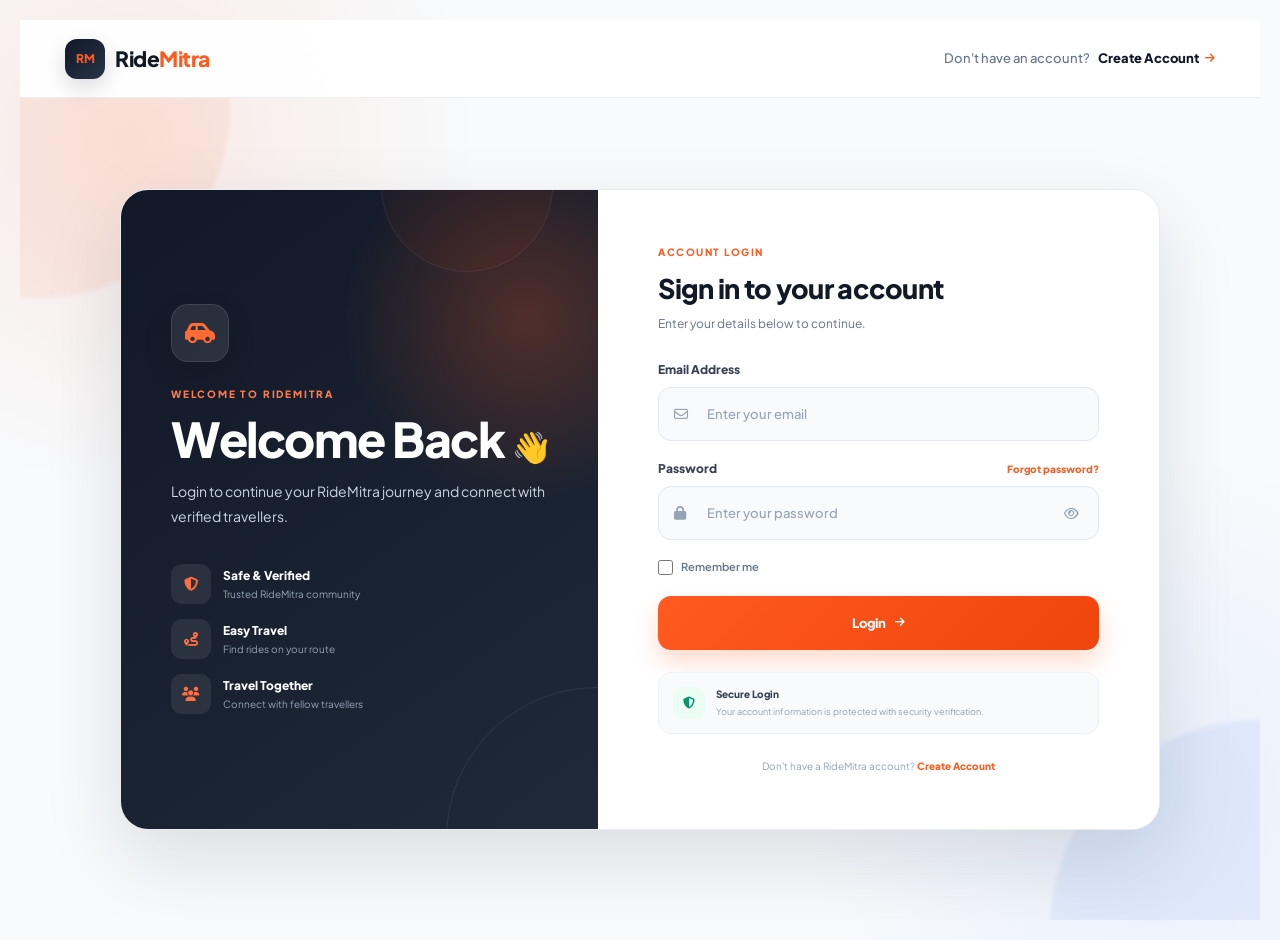
==== dashboard.html @ 4ec3f965 "Initial RideMitra website" ====
<!DOCTYPE html>
<html lang="en">

<head>
    <meta charset="UTF-8">
    <meta name="viewport" content="width=device-width, initial-scale=1.0">

    <title>Dashboard - RideMitra</title>

    <!-- Google Font -->
    <link
        href="https://fonts.googleapis.com/css2?family=Plus+Jakarta+Sans:wght@400;500;600;700;800&display=swap"
        rel="stylesheet">

    <!-- Font Awesome -->
    <link
        rel="stylesheet"
        href="https://cdnjs.cloudflare.com/ajax/libs/font-awesome/6.4.0/css/all.min.css">

    <!-- Main CSS -->
    <link rel="stylesheet" href="style.css">
</head>


<body class="theme-independence dashboard-page">


    <!-- =====================================================
         SIDEBAR TOGGLE
         Controlled ONLY by script.js
         ===================================================== -->

    <button
        type="button"
        class="menu-toggle"
        id="menuToggle"
        aria-label="Toggle navigation"
        aria-controls="sideNav">

        <i class="fa-solid fa-bars"></i>

    </button>



    <!-- =====================================================
         SIDEBAR
         ===================================================== -->

    <nav class="side-nav" id="sideNav">

        <div class="side-logo">

            <i class="fa-solid fa-car-side logo-icon"></i>

            <strong>
                Ride<span>Mitra</span>
            </strong>

        </div>


        <div class="side-nav-links">

            <a href="index.html">

                <i class="fa-solid fa-house"></i>

                <span>Home</span>

            </a>


            <a href="find-ride.html">

                <i class="fa-solid fa-magnifying-glass"></i>

                <span>Find Ride</span>

            </a>


            <a href="offer-ride.html">

                <i class="fa-solid fa-circle-plus"></i>

                <span>Offer Ride</span>

            </a>


            <a href="dashboard.html" class="active">

                <i class="fa-solid fa-chart-pie"></i>

                <span>Dashboard</span>

            </a>

        </div>

    </nav>



    <!-- =====================================================
         MAIN LAYOUT
         ===================================================== -->

    <div class="main-layout">


        <!-- =================================================
             TOP BAR
             ================================================= -->

        <header class="top-bar dashboard-top-bar">

            <div class="top-bar-left">

                <h2>Dashboard</h2>

            </div>


            <div
                class="top-bar-right dashboard-user-area"
                id="userArea">

                <!-- JS fills this -->

                <button
                    type="button"
                    id="logoutButton"
                    class="btn secondary">

                    <i class="fa-solid fa-right-from-bracket"></i>

                    Logout

                </button>

            </div>

        </header>



        <!-- =================================================
             DASHBOARD CONTENT
             ================================================= -->

        <main class="dashboard-content">


            <!-- =================================================
                 PREMIUM WELCOME HERO
                 ================================================= -->

            <section class="dashboard-hero">


                <div class="dashboard-hero-content">


                    <div class="dashboard-badge">

                        <i class="fa-solid fa-shield-halved"></i>

                        <span>RideMitra User Area</span>

                    </div>


                    <h1 id="dashboardWelcome">

                        Welcome to your Dashboard

                    </h1>


                    <p id="dashboardUserEmail">

                        Manage your rides, bookings and travel
                        activity from one place.

                    </p>


                    <div class="dashboard-hero-actions">

                        <a
                            href="find-ride.html"
                            class="dashboard-btn dashboard-btn-light">

                            <i class="fa-solid fa-magnifying-glass"></i>

                            Find a Ride

                        </a>


                        <a
                            href="offer-ride.html"
                            class="dashboard-btn dashboard-btn-dark">

                            <i class="fa-solid fa-circle-plus"></i>

                            Offer a Ride

                        </a>

                    </div>

                </div>


                <!-- Decorative Ride Icon -->

                <div class="dashboard-hero-visual">

                    <div class="dashboard-car-circle">

                        <i class="fa-solid fa-car-side"></i>

                    </div>


                    <div class="floating-stat stat-one">

                        <i class="fa-solid fa-shield-halved"></i>

                        <div>
                            <strong>Verified</strong>
                            <span>Community</span>
                        </div>

                    </div>


                    <div class="floating-stat stat-two">

                        <i class="fa-solid fa-location-dot"></i>

                        <div>
                            <strong>Easy</strong>
                            <span>Travel</span>
                        </div>

                    </div>

                </div>

            </section>



            <!-- =================================================
                 QUICK STATS
                 ================================================= -->

            <section class="dashboard-stats">


                <div class="dashboard-stat-card">

                    <div class="stat-icon orange">

                        <i class="fa-solid fa-car"></i>

                    </div>

                    <div>

                        <span>My Rides</span>

                        <strong>Manage</strong>

                    </div>

                    <i class="fa-solid fa-arrow-up-right-from-square stat-arrow"></i>

                </div>


                <div class="dashboard-stat-card">

                    <div class="stat-icon blue">

                        <i class="fa-solid fa-ticket"></i>

                    </div>

                    <div>

                        <span>My Bookings</span>

                        <strong>View</strong>

                    </div>

                    <i class="fa-solid fa-arrow-up-right-from-square stat-arrow"></i>

                </div>


                <div class="dashboard-stat-card">

                    <div class="stat-icon green">

                        <i class="fa-solid fa-route"></i>

                    </div>

                    <div>

                        <span>Travel</span>

                        <strong>Explore</strong>

                    </div>

                    <i class="fa-solid fa-arrow-up-right-from-square stat-arrow"></i>

                </div>


                <div class="dashboard-stat-card">

                    <div class="stat-icon purple">

                        <i class="fa-solid fa-user"></i>

                    </div>

                    <div>

                        <span>Profile</span>

                        <strong>Account</strong>

                    </div>

                    <i class="fa-solid fa-arrow-up-right-from-square stat-arrow"></i>

                </div>

            </section>



            <!-- =================================================
                 MAIN DASHBOARD CARDS
                 ================================================= -->

            <section class="dashboard-section">


                <div class="dashboard-section-heading">

                    <div>

                        <span class="section-kicker">
                            QUICK ACCESS
                        </span>

                        <h2>
                            Everything in one place
                        </h2>

                        <p>
                            Choose what you want to do with RideMitra.
                        </p>

                    </div>

                </div>



                <div class="dashboard-card-grid">


                    <!-- MY RIDES -->

                    <article class="dashboard-feature-card">

                        <div class="dashboard-card-top">

                            <div class="dashboard-feature-icon orange">

                                <i class="fa-solid fa-car"></i>

                            </div>

                            <span class="dashboard-card-label">
                                DRIVER
                            </span>

                        </div>


                        <h3>
                            My Rides
                        </h3>


                        <p>
                            View and manage rides you have
                            offered to the RideMitra community.
                        </p>


                        <a
                            href="offer-ride.html"
                            class="dashboard-card-link">

                            Manage Rides

                            <i class="fa-solid fa-arrow-right"></i>

                        </a>

                    </article>



                    <!-- MY BOOKINGS -->

                    <article class="dashboard-feature-card">

                        <div class="dashboard-card-top">

                            <div class="dashboard-feature-icon blue">

                                <i class="fa-solid fa-ticket"></i>

                            </div>

                            <span class="dashboard-card-label">
                                PASSENGER
                            </span>

                        </div>


                        <h3>
                            My Bookings
                        </h3>


                        <p>
                            Check rides you have joined and
                            keep track of your travel plans.
                        </p>


                        <a
                            href="find-ride.html"
                            class="dashboard-card-link">

                            Find Rides

                            <i class="fa-solid fa-arrow-right"></i>

                        </a>

                    </article>



                    <!-- OFFER RIDE -->

                    <article class="dashboard-feature-card">

                        <div class="dashboard-card-top">

                            <div class="dashboard-feature-icon green">

                                <i class="fa-solid fa-circle-plus"></i>

                            </div>

                            <span class="dashboard-card-label">
                                SHARE
                            </span>

                        </div>


                        <h3>
                            Offer a Ride
                        </h3>


                        <p>
                            Share your journey and help other
                            travellers reach their destination.
                        </p>


                        <a
                            href="offer-ride.html"
                            class="dashboard-card-link">

                            Offer Ride

                            <i class="fa-solid fa-arrow-right"></i>

                        </a>

                    </article>



                    <!-- PROFILE -->

                    <article class="dashboard-feature-card">

                        <div class="dashboard-card-top">

                            <div class="dashboard-feature-icon purple">

                                <i class="fa-solid fa-user"></i>

                            </div>

                            <span class="dashboard-card-label">
                                ACCOUNT
                            </span>

                        </div>


                        <h3>
                            Profile
                        </h3>


                        <p>
                            Keep your RideMitra account information
                            organized and up to date.
                        </p>


                        <a
                            href="#"
                            class="dashboard-card-link">

                            Account

                            <i class="fa-solid fa-arrow-right"></i>

                        </a>

                    </article>

                </div>

            </section>



            <!-- =================================================
                 PREMIUM TRUST STRIP
                 ================================================= -->

            <section class="dashboard-trust-strip">


                <div class="trust-item">

                    <div class="trust-icon">

                        <i class="fa-solid fa-shield-halved"></i>

                    </div>

                    <div>

                        <strong>
                            Verified Community
                        </strong>

                        <span>
                            Travel with confidence
                        </span>

                    </div>

                </div>


                <div class="trust-divider"></div>


                <div class="trust-item">

                    <div class="trust-icon">

                        <i class="fa-solid fa-route"></i>

                    </div>

                    <div>

                        <strong>
                            Simple Travel
                        </strong>

                        <span>
                            Find rides on your route
                        </span>

                    </div>

                </div>


                <div class="trust-divider"></div>


                <div class="trust-item">

                    <div class="trust-icon">

                        <i class="fa-solid fa-users"></i>

                    </div>

                    <div>

                        <strong>
                            Ride Together
                        </strong>

                        <span>
                            Connect with travellers
                        </span>

                    </div>

                </div>

            </section>


        </main>

    </div>



    <!-- =====================================================
         DASHBOARD AUTH SCRIPT
         ===================================================== -->

    <script>

        document.addEventListener("DOMContentLoaded", function () {

            const logoutButton =
                document.getElementById("logoutButton");

            const storedUser =
                localStorage.getItem("rideMitraUser") ||
                localStorage.getItem("rm_current_user");

            const isLoggedIn =
                localStorage.getItem("rideMitraLoggedIn");


            /*
             * Protect dashboard
             */

            if (!isLoggedIn || !storedUser) {

                window.location.href = "login.html";

                return;
            }


            /*
             * Load user
             */

            let user = null;

            try {

                user = JSON.parse(storedUser);

            } catch (error) {

                console.error(
                    "Invalid stored user:",
                    error
                );

                localStorage.removeItem("rideMitraUser");
                localStorage.removeItem("rm_current_user");
                localStorage.removeItem("rideMitraLoggedIn");

                window.location.href = "login.html";

                return;
            }


            /*
             * Welcome text
             */

            const welcome =
                document.getElementById("dashboardWelcome");

            const email =
                document.getElementById("dashboardUserEmail");


            if (welcome) {

                welcome.textContent =
                    "Welcome, " +
                    (user.name || "User") +
                    "! 👋";

            }


            if (email) {

                email.textContent =
                    "Logged in as " +
                    (user.email || "your RideMitra account");

            }


            /*
             * Logout
             */

            if (logoutButton) {

                logoutButton.addEventListener(
                    "click",
                    function () {

                        localStorage.removeItem(
                            "rideMitraLoggedIn"
                        );

                        localStorage.removeItem(
                            "rideMitraUser"
                        );

                        localStorage.removeItem(
                            "rm_current_user"
                        );

                        window.location.href =
                            "login.html";

                    }
                );

            }

        });

    </script>


    <!-- Global JS -->
    <script src="script.js"></script>

</body>

</html>
---- style.css ----
/* =========================================================
   RIDEMITRA - ULTRA PREMIUM RAPIDO / UBER STYLE SYSTEM
   Color Palette: Vibrant Rapido Yellow (#FFC000), Dark Slate (#0F172A), Modern Gray (#F8FAFC)
   ========================================================= */

@import url('https://fonts.googleapis.com/css2?family=Plus+Jakarta+Sans:wght@400;500;600;700;800&display=swap');

/* --- Root Variables --- */
:root {
    --primary-yellow: #FFC000;
    --primary-hover: #E0A800;
    --dark-bg: #0F172A;
    --dark-card: #1E293B;
    --light-bg: #F8FAFC;
    --light-card: #FFFFFF;
    --text-main: #0F172A;
    --text-muted: #64748B;
    --border-color: #E2E8F0;
    --accent-green: #10B981;
    --accent-blue: #2563EB;
    --shadow-sm: 0 4px 6px -1px rgba(0, 0, 0, 0.05);
    --shadow-lg: 0 10px 25px -5px rgba(0, 0, 0, 0.1);
    --radius-sm: 10px;
    --radius-md: 16px;
    --radius-lg: 24px;
}

/* --- Dark Mode Variables Override --- */
body.dark-mode {
    --light-bg: #0B0F19;
    --light-card: #151D2A;
    --text-main: #F8FAFC;
    --text-muted: #94A3B8;
    --border-color: #1E293B;
}

/* --- Global Resets --- */
* {
    margin: 0;
    padding: 0;
    box-sizing: border-box;
    font-family: 'Plus Jakarta Sans', sans-serif;
}

body {
    background-color: var(--light-bg);
    color: var(--text-main);
    line-height: 1.5;
    transition: background 0.3s ease, color 0.3s ease;
}

/* --- Top Navigation Bar --- */
.ridemitra-topbar {
    position: sticky;
    top: 0;
    height: 75px;
    display: flex;
    align-items: center;
    justify-content: space-between;
    padding: 0 35px 0 80px;
    background: rgba(255, 255, 255, 0.85);
    backdrop-filter: blur(12px);
    border-bottom: 1px solid var(--border-color);
    z-index: 1000;
}

body.dark-mode .ridemitra-topbar {
    background: rgba(15, 23, 42, 0.85);
}

.ridemitra-welcome-title {
    font-size: 20px;
    font-weight: 800;
}

.ridemitra-welcome-title span {
    color: var(--primary-yellow);
    background: linear-gradient(135deg, #FFC000, #FF8C00);
    -webkit-background-clip: text;
    -webkit-text-fill-color: transparent;
}

.ridemitra-topbar-actions {
    display: flex;
    align-items: center;
    gap: 15px;
}

/* Dynamic Buttons */
.topbar-login, .topbar-dashboard {
    padding: 10px 20px;
    border-radius: var(--radius-sm);
    font-size: 14px;
    font-weight: 700;
    text-decoration: none;
    transition: all 0.2s ease;
}

.topbar-login {
    background: var(--primary-yellow);
    color: #000;
}

.topbar-login:hover {
    background: var(--primary-hover);
    transform: translateY(-2px);
}

.topbar-dashboard {
    background: var(--dark-bg);
    color: #fff;
}

.topbar-profile {
    display: flex;
    align-items: center;
    gap: 10px;
    padding: 6px 14px;
    background: var(--light-card);
    border: 1px solid var(--border-color);
    border-radius: 30px;
    box-shadow: var(--shadow-sm);
}

.profile-avatar {
    width: 34px;
    height: 34px;
    border-radius: 50%;
    background: var(--primary-yellow);
    display: flex;
    align-items: center;
    justify-content: center;
    font-size: 16px;
    color: #000;
}

/* --- Modern Sidebar --- */
.side-nav {
    position: fixed;
    top: 0;
    left: 0;
    width: 260px;
    height: 100vh;
    background: var(--light-card);
    border-right: 1px solid var(--border-color);
    padding: 25px 18px;
    z-index: 10500;
    transition: transform 0.3s ease;
}

.side-nav.hidden {
    transform: translateX(-100%);
}

.side-logo {
    display: flex;
    align-items: center;
    gap: 10px;
    font-size: 24px;
    font-weight: 800;
    color: var(--text-main);
    margin-bottom: 35px;
}

.side-logo i {
    color: var(--primary-yellow);
    background: var(--dark-bg);
    padding: 8px;
    border-radius: 10px;
}

.side-nav-links a {
    display: flex;
    align-items: center;
    gap: 12px;
    padding: 12px 16px;
    border-radius: var(--radius-sm);
    text-decoration: none;
    color: var(--text-muted);
    font-weight: 600;
    margin-bottom: 6px;
    transition: all 0.2s ease;
}

.side-nav-links a.active, .side-nav-links a:hover {
    background: var(--primary-yellow);
    color: #000;
}

.menu-toggle {
    position: fixed;
    top: 15px;
    left: 15px;
    width: 40px;
    height: 45px;
    border-radius: 12px;
    background: var(--dark-bg);
    color: var(--primary-yellow);
    border: none;
    font-size: 20px;
    cursor: pointer;
    z-index: 11000;
    box-shadow: var(--shadow-lg);
}

/* --- Hero Section (Rapido Style Search Engine) --- */
.home-hero {
    padding: 60px 20px;
    background: linear-gradient(180deg, rgba(255,192,0,0.15) 0%, rgba(248,250,252,0) 100%);
    text-align: center;
}

.home-badge {
    display: inline-flex;
    align-items: center;
    gap: 8px;
    padding: 6px 16px;
    background: var(--dark-bg);
    color: var(--primary-yellow);
    border-radius: 30px;
    font-size: 13px;
    font-weight: 700;
    margin-bottom: 20px;
}

.home-hero h1 {
    font-size: 48px;
    font-weight: 800;
    line-height: 1.2;
    margin-bottom: 15px;
}

.home-hero h1 .highlight {
    color: var(--accent-blue);
}

.hero-desc {
    color: var(--text-muted);
    max-width: 600px;
    margin: 0 auto 30px;
    font-size: 16px;
}

/* Search Box Container */
.hero-search-box {
    max-width: 900px;
    margin: 0 auto;
    background: var(--light-card);
    padding: 15px;
    border-radius: var(--radius-lg);
    box-shadow: var(--shadow-lg);
    border: 1px solid var(--border-color);
}

.search-form {
    display: grid;
    grid-template-columns: 1fr 1fr 180px 180px;
    gap: 10px;
}

.input-group {
    display: flex;
    align-items: center;
    gap: 10px;
    background: var(--light-bg);
    padding: 12px 16px;
    border-radius: var(--radius-sm);
    border: 1px solid var(--border-color);
}

.input-group input {
    border: none;
    background: transparent;
    width: 100%;
    font-size: 14px;
    font-weight: 600;
    outline: none;
    color: var(--text-main);
}

.start-icon { color: var(--accent-green); }
.end-icon { color: #EF4444; }

.btn-search {
    background: var(--primary-yellow);
    color: #000;
    border: none;
    border-radius: var(--radius-sm);
    font-weight: 800;
    font-size: 15px;
    cursor: pointer;
    transition: background 0.2s ease;
}

.btn-search:hover {
    background: var(--primary-hover);
}

.hero-trust {
    display: flex;
    justify-content: center;
    gap: 25px;
    margin-top: 25px;
    font-size: 13px;
    font-weight: 600;
    color: var(--text-muted);
}

.hero-trust i { color: var(--accent-green); }

/* --- Features & Why Sections --- */
.features, .why-ridemitra {
    max-width: 1100px;
    margin: 60px auto;
    padding: 0 20px;
}

.features {
    display: grid;
    grid-template-columns: repeat(3, 1fr);
    gap: 20px;
}

.feature-card {
    background: var(--light-card);
    padding: 30px 20px;
    border-radius: var(--radius-md);
    border: 1px solid var(--border-color);
    box-shadow: var(--shadow-sm);
    transition: transform 0.2s ease;
}

.feature-card:hover {
    transform: translateY(-5px);
}

.feature-icon {
    width: 50px;
    height: 50px;
    border-radius: 12px;
    background: rgba(255,192,0,0.2);
    color: #000;
    display: flex;
    align-items: center;
    justify-content: center;
    font-size: 22px;
    margin-bottom: 15px;
}

/* Why Grid */
.why-grid {
    display: grid;
    grid-template-columns: repeat(2, 1fr);
    gap: 20px;
    margin-top: 30px;
}

.why-card {
    display: flex;
    gap: 15px;
    background: var(--light-card);
    padding: 20px;
    border-radius: var(--radius-md);
    border: 1px solid var(--border-color);
}

.why-icon {
    font-size: 24px;
    color: var(--accent-blue);
}

/* --- Verification & Documents Card (Driver vs Passenger) --- */
.verification-section {
    max-width: 900px;
    margin: 40px auto;
    background: var(--dark-bg);
    color: #fff;
    padding: 35px;
    border-radius: var(--radius-lg);
}

.doc-upload-grid {
    display: grid;
    grid-template-columns: 1fr 1fr;
    gap: 20px;
    margin-top: 20px;
}

.doc-card {
    background: var(--dark-card);
    padding: 20px;
    border-radius: var(--radius-md);
    border: 1px dashed rgba(255,255,255,0.2);
    text-align: center;
}

/* --- Creator Section --- */
.creator-section {
    max-width: 900px;
    margin: 60px auto;
    padding: 0 20px;
}

.creator-card {
    display: flex;
    align-items: center;
    gap: 30px;
    background: var(--light-card);
    padding: 30px;
    border-radius: var(--radius-lg);
    border: 1px solid var(--border-color);
    box-shadow: var(--shadow-lg);
}

.creator-image img {
    width: 140px;
    height: 140px;
    border-radius: 50%;
    object-fit: cover;
    border: 4px solid var(--primary-yellow);
}

.creator-skills {
    display: flex;
    gap: 10px;
    margin: 15px 0;
}

.creator-skills span {
    background: var(--light-bg);
    padding: 4px 12px;
    border-radius: 20px;
    font-size: 12px;
    font-weight: 700;
}

/* --- Footer --- */
.site-footer {
    background: var(--dark-bg);
    color: #fff;
    padding: 40px 20px 20px;
    margin-top: 80px;
    text-align: center;
}

.footer-links {
    display: flex;
    justify-content: center;
    gap: 20px;
    margin: 20px 0;
}

.footer-links a {
    color: #94A3B8;
    text-decoration: none;
}

.footer-links a:hover { color: var(--primary-yellow); }

.footer-bottom {
    border-top: 1px solid rgba(255,255,255,0.1);
    padding-top: 20px;
    font-size: 13px;
    color: #64748B;
}

/* --- Responsive Adjustments --- */
@media (max-width: 850px) {
    .search-form { grid-template-columns: 1fr; }
    .features, .why-grid, .doc-upload-grid { grid-template-columns: 1fr; }
    .creator-card { flex-direction: column; text-align: center; }
    .ridemitra-topbar { padding: 0 15px 0 70px; }
}    

/* Header container ko sahi space dene ke liye */
header, .navbar {
    display: flex;
    align-items: center;
    gap: 15px;
    padding: 10px 20px;
}

.menu-btn {
    position: relative;
    z-index: 10;
    margin-right: 10px;
}

header h1, .nav-title {
    margin: 0;
    display: inline-block;
}

.heading-container {
    padding-left: 50px;
}


/* =========================================================
   RIDEMITRA - 20.14-D
   PROFESSIONAL HOMEPAGE LAYOUT
   ========================================================= */


/* =========================================================
   MAIN WRAPPER
   ========================================================= */

.main-wrapper {
    min-height: 100vh;
    margin-left: 0;
}


/* =========================================================
   TOPBAR
   ========================================================= */

.ridemitra-topbar {
    min-height: 76px;

    display: flex;
    align-items: center;

    justify-content: space-between;

    padding: 14px 35px 14px 82px;

    background: rgba(255, 255, 255, 0.94);

    border-bottom: 1px solid rgba(0, 0, 0, 0.07);

    backdrop-filter: blur(18px);

    position: relative;

    z-index: 1000;
}


/* =========================================================
   WELCOME AREA
   ========================================================= */

.ridemitra-welcome {
    display: flex;

    flex-direction: column;

    gap: 2px;
}

.ridemitra-welcome-title {
    margin: 0;

    font-size: 20px;

    font-weight: 700;

    color: #111827;
}

.ridemitra-welcome-title span {
    font-weight: 800;

    color: #ff5a1f;
}

.ridemitra-welcome-subtitle {
    margin: 0;

    font-size: 13px;

    color: #6b7280;
}


/* =========================================================
   TOPBAR ACTIONS
   ========================================================= */

.ridemitra-topbar-actions {
    display: flex;

    align-items: center;

    gap: 12px;
}


/* =========================================================
   TOPBAR DASHBOARD
   ========================================================= */

.topbar-dashboard,
.topbar-login {
    display: inline-flex;

    align-items: center;

    justify-content: center;

    gap: 8px;

    padding: 10px 16px;

    border-radius: 10px;

    text-decoration: none;

    font-size: 14px;

    font-weight: 700;

    transition: all 0.2s ease;
}

.topbar-dashboard {
    background: #111827;

    color: #ffffff;
}

.topbar-dashboard:hover {
    background: #000000;

    transform: translateY(-1px);
}


.topbar-login {
    background: #ffffff;

    color: #111827;

    border: 1px solid #d1d5db;
}

.topbar-login:hover {
    border-color: #111827;

    transform: translateY(-1px);
}


/* =========================================================
   TOPBAR PROFILE
   ========================================================= */

.topbar-profile {
    display: flex;

    align-items: center;

    gap: 10px;
}

.profile-avatar {
    width: 42px;
    height: 42px;

    display: flex;

    align-items: center;
    justify-content: center;

    border-radius: 50%;

    background: #111827;

    color: #ffffff;

    font-size: 16px;
}

.profile-info {
    display: flex;

    flex-direction: column;

    line-height: 1.2;
}

.profile-info strong {
    font-size: 14px;

    color: #111827;
}

.profile-info span {
    margin-top: 3px;

    font-size: 11px;

    color: #6b7280;
}


/* =========================================================
   HERO
   ========================================================= */

.home-hero {
    min-height: 570px;

    display: flex;

    align-items: center;

    justify-content: center;

    padding: 70px 25px 80px;

    position: relative;

    overflow: hidden;

    background:
        radial-gradient(
            circle at 85% 20%,
            rgba(255, 90, 31, 0.14),
            transparent 30%
        ),
        linear-gradient(
            180deg,
            #ffffff 0%,
            #f8fafc 100%
        );

    border-radius: 0;
}


/* =========================================================
   HERO CONTENT
   ========================================================= */

.home-hero-content {
    width: min(1050px, 100%);

    text-align: center;

    position: relative;

    z-index: 5;
}


/* =========================================================
   HERO BADGE
   ========================================================= */

.home-badge {
    display: inline-flex;

    align-items: center;

    gap: 8px;

    padding: 8px 15px;

    margin-bottom: 20px;

    border-radius: 30px;

    background: #fff7ed;

    color: #c2410c;

    border: 1px solid #fed7aa;

    font-size: 13px;

    font-weight: 700;
}


/* =========================================================
   HERO HEADING
   ========================================================= */

.home-hero h1 {
    margin: 0;

    font-size: clamp(42px, 6vw, 70px);

    line-height: 1.04;

    letter-spacing: -2px;

    font-weight: 800;

    color: #111827;
}

.home-hero h1 .highlight {
    color: #ff5a1f;
}


/* =========================================================
   HERO DESCRIPTION
   ========================================================= */

.hero-desc {
    max-width: 650px;

    margin: 20px auto 30px;

    color: #6b7280;

    font-size: 16px;

    line-height: 1.7;
}


/* =========================================================
   RAPIDO STYLE SEARCH BOX
   ========================================================= */

.hero-search-box {
    max-width: 1000px;

    margin: 0 auto;

    padding: 10px;

    background: #ffffff;

    border: 1px solid #e5e7eb;

    border-radius: 16px;

    box-shadow:
        0 15px 45px rgba(0, 0, 0, 0.10);
}


/* =========================================================
   SEARCH FORM
   ========================================================= */

.search-form {
    display: grid;

    grid-template-columns:
        1fr
        1fr
        190px
        160px;

    gap: 8px;
}


/* =========================================================
   SEARCH INPUT
   ========================================================= */

.hero-search-box .input-group {
    min-height: 58px;

    display: flex;

    align-items: center;

    gap: 10px;

    padding: 0 15px;

    background: #f9fafb;

    border: 1px solid #e5e7eb;

    border-radius: 11px;
}

.hero-search-box .input-group i {
    flex-shrink: 0;

    color: #6b7280;
}

.hero-search-box .start-icon {
    color: #16a34a !important;
}

.hero-search-box .end-icon {
    color: #ef4444 !important;
}

.hero-search-box input {
    width: 100%;

    border: none;

    outline: none;

    background: transparent;

    font-size: 14px;

    color: #111827;
}


/* =========================================================
   SEARCH BUTTON
   ========================================================= */

.btn-search {
    min-height: 58px;

    border: none;

    border-radius: 11px;

    background: #111827;

    color: #ffffff;

    font-size: 14px;

    font-weight: 700;

    cursor: pointer;

    transition: all 0.2s ease;
}

.btn-search:hover {
    background: #ff5a1f;

    transform: translateY(-1px);

    box-shadow:
        0 8px 20px rgba(255, 90, 31, 0.25);
}


/* =========================================================
   TRUST INDICATORS
   ========================================================= */

.hero-trust {
    margin-top: 20px;

    display: flex;

    justify-content: center;

    align-items: center;

    gap: 25px;

    flex-wrap: wrap;
}

.hero-trust span {
    display: inline-flex;

    align-items: center;

    gap: 6px;

    font-size: 12px;

    color: #6b7280;

    font-weight: 600;
}

.hero-trust i {
    color: #16a34a;
}


/* =========================================================
   FEATURES
   ========================================================= */

.features {
    max-width: 1100px;

    margin: -35px auto 70px;

    padding: 0 20px;

    position: relative;

    z-index: 10;

    display: grid;

    grid-template-columns:
        repeat(3, 1fr);

    gap: 18px;
}

.feature-card {
    background: #ffffff;

    border: 1px solid #e5e7eb;

    border-radius: 18px;

    padding: 28px 24px;

    text-align: left;

    box-shadow:
        0 10px 30px rgba(0, 0, 0, 0.07);

    transition:
        transform 0.2s ease,
        box-shadow 0.2s ease;
}

.feature-card:hover {
    transform: translateY(-5px);

    box-shadow:
        0 16px 35px rgba(0, 0, 0, 0.10);
}

.feature-icon {
    width: 48px;
    height: 48px;

    display: flex;

    align-items: center;
    justify-content: center;

    margin-bottom: 15px;

    border-radius: 13px;

    background: #fff7ed;

    color: #ff5a1f;

    font-size: 20px;
}

.feature-card h3 {
    margin: 0 0 8px;

    font-size: 18px;

    color: #111827;
}

.feature-card p {
    margin: 0;

    color: #6b7280;

    font-size: 13px;

    line-height: 1.6;
}


/* =========================================================
   WHY RIDEMITRA
   ========================================================= */

.why-ridemitra {
    max-width: 1100px;

    margin: 0 auto 80px;

    padding: 0 20px;
}

.section-heading {
    text-align: center;

    margin-bottom: 35px;
}

.sub-title {
    display: inline-block;

    margin-bottom: 8px;

    color: #ff5a1f;

    font-size: 12px;

    font-weight: 800;

    letter-spacing: 1.5px;
}

.section-heading h2 {
    margin: 0;

    font-size: 32px;

    color: #111827;
}


/* =========================================================
   WHY GRID
   ========================================================= */

.why-grid {
    display: grid;

    grid-template-columns:
        repeat(2, 1fr);

    gap: 18px;
}

.why-card {
    display: flex;

    align-items: flex-start;

    gap: 16px;

    padding: 24px;

    background: #ffffff;

    border: 1px solid #e5e7eb;

    border-radius: 16px;
}

.why-icon {
    width: 48px;
    height: 48px;

    flex-shrink: 0;

    display: flex;

    align-items: center;
    justify-content: center;

    border-radius: 12px;

    background: #f3f4f6;

    color: #111827;

    font-size: 18px;
}

.why-card h3 {
    margin: 0 0 5px;

    font-size: 17px;
}

.why-card p {
    margin: 0;

    color: #6b7280;

    font-size: 13px;

    line-height: 1.5;
}


/* =========================================================
   CREATOR SECTION
   ========================================================= */

.creator-section {
    max-width: 1100px;

    margin: 0 auto 70px;

    padding: 0 20px;
}

.creator-card {
    display: flex;

    align-items: center;

    gap: 40px;

    padding: 40px;

    background:
        linear-gradient(
            135deg,
            #111827,
            #1f2937
        );

    color: #ffffff;

    border-radius: 24px;

    box-shadow:
        0 18px 45px rgba(0, 0, 0, 0.16);
}


/* =========================================================
   CREATOR IMAGE
   ========================================================= */

.creator-image {
    width: 150px;
    height: 150px;

    flex-shrink: 0;

    overflow: hidden;

    border-radius: 50%;

    border: 4px solid rgba(255, 255, 255, 0.18);

    background: #ffffff;
}

.profile-pic {
    width: 100%;
    height: 100%;

    display: block;

    object-fit: cover;
}


/* =========================================================
   CREATOR INFO
   ========================================================= */

.creator-label {
    font-size: 11px;

    font-weight: 800;

    letter-spacing: 1.5px;

    color: #fb923c;
}

.creator-info h2 {
    margin: 7px 0;

    font-size: 30px;
}

.creator-role {
    margin: 0 0 10px;

    color: #fb923c;

    font-weight: 700;
}

.creator-info > p {
    max-width: 650px;

    color: #d1d5db;

    line-height: 1.6;
}


/* =========================================================
   CREATOR SKILLS
   ========================================================= */

.creator-skills {
    display: flex;

    flex-wrap: wrap;

    gap: 8px;

    margin-top: 18px;
}

.creator-skills span {
    padding: 7px 11px;

    border-radius: 8px;

    background: rgba(255, 255, 255, 0.08);

    color: #e5e7eb;

    font-size: 12px;
}


/* =========================================================
   CREATOR ACTIONS
   ========================================================= */

.creator-actions {
    display: flex;

    flex-wrap: wrap;

    gap: 10px;

    margin-top: 18px;
}

.creator-actions a {
    display: inline-flex;

    align-items: center;

    gap: 7px;

    padding: 9px 14px;

    border-radius: 9px;

    text-decoration: none;

    background: #ffffff;

    color: #111827;

    font-size: 13px;

    font-weight: 700;

    transition: all 0.2s ease;
}

.creator-actions a:hover {
    background: #ff5a1f;

    color: #ffffff;

    transform: translateY(-1px);
}


/* =========================================================
   FOOTER
   ========================================================= */

.site-footer {
    margin-top: 30px;

    padding: 40px 35px 25px;

    background: #111827;

    color: #ffffff;
}

.footer-brand strong {
    font-size: 22px;
}

.footer-brand p {
    margin: 5px 0 20px;

    color: #9ca3af;

    font-size: 13px;
}

.footer-links {
    display: flex;

    flex-wrap: wrap;

    gap: 20px;

    margin-bottom: 25px;
}

.footer-links a {
    text-decoration: none;

    color: #d1d5db;

    font-size: 13px;
}

.footer-links a:hover {
    color: #fb923c;
}

.footer-bottom {
    padding-top: 20px;

    border-top: 1px solid rgba(255, 255, 255, 0.10);

    display: flex;

    justify-content: space-between;

    gap: 15px;

    flex-wrap: wrap;

    color: #9ca3af;

    font-size: 11px;
}


/* =========================================================
   MOBILE RESPONSIVE
   ========================================================= */

@media (max-width: 800px) {

    .ridemitra-topbar {
        padding-left: 75px;
        padding-right: 18px;
    }

    .ridemitra-topbar-actions {
        gap: 6px;
    }

    .profile-info {
        display: none;
    }

    .search-form {
        grid-template-columns: 1fr 1fr;
    }

    .search-form .short {
        grid-column: span 1;
    }

    .btn-search {
        grid-column: span 1;
    }

    .features {
        grid-template-columns: 1fr;
    }

    .why-grid {
        grid-template-columns: 1fr;
    }

    .creator-card {
        flex-direction: column;

        text-align: center;
    }

    .creator-info > p {
        margin-left: auto;
        margin-right: auto;
    }

    .creator-skills,
    .creator-actions {
        justify-content: center;
    }

}


@media (max-width: 600px) {

    .ridemitra-topbar {
        min-height: 70px;

        padding:
            12px
            15px
            12px
            70px;
    }

    .ridemitra-welcome-title {
        font-size: 16px;
    }

    .ridemitra-welcome-subtitle {
        font-size: 11px;
    }

    .topbar-dashboard {
        display: none !important;
    }

    .home-hero {
        padding:
            55px
            15px
            70px;
    }

    .home-hero h1 {
        font-size: 40px;

        letter-spacing: -1.5px;
    }

    .hero-desc {
        font-size: 14px;
    }

    .search-form {
        grid-template-columns: 1fr;
    }

    .search-form .short,
    .btn-search {
        grid-column: auto;
    }

    .hero-search-box {
        padding: 8px;
    }

    .features {
        margin-top: -25px;

        padding: 0 15px;
    }

    .section-heading h2 {
        font-size: 25px;
    }

    .creator-section {
        padding: 0 15px;
    }

    .creator-card {
        padding: 30px 20px;
    }

    .creator-info h2 {
        font-size: 24px;
    }

    .site-footer {
        padding: 35px 20px 20px;
    }

    .footer-bottom {
        flex-direction: column;
    }

}



/* =========================================================
   RIDEMITRA - OFFER RIDE PAGE
   PREMIUM RAPIDO / UBER STYLE
   ---------------------------------------------------------
   Dedicated styling for offer-ride.html
   Future changes can be made from this section.
========================================================= */


/* =========================================================
   OFFER PAGE BASE
========================================================= */

body.offer-page {
    background:
        radial-gradient(
            circle at 85% 10%,
            rgba(255, 90, 31, 0.08),
            transparent 28%
        ),
        linear-gradient(
            180deg,
            #f8fafc 0%,
            #eef2f7 100%
        );

    min-height: 100vh;
}


/* =========================================================
   SIDEBAR - DESKTOP
========================================================= */

.offer-page .side-nav {
    position: fixed;

    top: 0;
    left: 0;

    width: 260px;
    height: 100vh;

    padding: 28px 18px;

    background: rgba(255, 255, 255, 0.96);

    border-right: 1px solid #e5e7eb;

    box-shadow:
        10px 0 30px rgba(15, 23, 42, 0.04);

    z-index: 10500;

    transform: translateX(0);

    transition:
        transform 0.3s ease,
        box-shadow 0.3s ease;
}


/* =========================================================
   SIDEBAR LOGO
========================================================= */

.offer-page .side-logo {
    display: flex;

    align-items: center;

    gap: 11px;

    padding: 5px 8px;

    margin-bottom: 42px;

    font-size: 24px;

    font-weight: 800;

    color: #111827;
}

.offer-page .side-logo i {
    width: 42px;
    height: 42px;

    display: flex;

    align-items: center;
    justify-content: center;

    background: #111827;

    color: #ff5a1f;

    border-radius: 12px;

    font-size: 18px;
}

.offer-page .side-logo span {
    color: #ff5a1f;
}


/* =========================================================
   SIDEBAR LINKS
========================================================= */

.offer-page .side-nav-links {
    display: flex;

    flex-direction: column;

    gap: 7px;
}

.offer-page .side-nav-links a {
    display: flex;

    align-items: center;

    gap: 13px;

    min-height: 52px;

    padding: 0 16px;

    border-radius: 12px;

    color: #64748b;

    text-decoration: none;

    font-size: 14px;

    font-weight: 700;

    transition:
        background 0.2s ease,
        color 0.2s ease,
        transform 0.2s ease;
}

.offer-page .side-nav-links a i {
    width: 22px;

    text-align: center;

    font-size: 16px;
}

.offer-page .side-nav-links a:hover {
    background: #fff7ed;

    color: #ff5a1f;

    transform: translateX(3px);
}

.offer-page .side-nav-links a.active {
    background: #111827;

    color: #ffffff;

    box-shadow:
        0 8px 20px rgba(17, 24, 39, 0.12);
}

.offer-page .side-nav-links a.active i {
    color: #ff5a1f;
}


/* =========================================================
   MAIN LAYOUT
   ---------------------------------------------------------
   Keeps page content away from sidebar.
========================================================= */

.offer-page .main-layout {
    min-height: 100vh;

    margin-left: 260px;

    width: calc(100% - 260px);
}


/* =========================================================
   TOP BAR
========================================================= */

.offer-page .top-bar {
    position: sticky;

    top: 0;

    z-index: 900;

    min-height: 76px;

    display: flex;

    align-items: center;

    justify-content: space-between;

    padding: 14px 42px;

    background: rgba(255, 255, 255, 0.90);

    backdrop-filter: blur(18px);

    border-bottom: 1px solid rgba(15, 23, 42, 0.07);
}

.offer-page .top-bar-left h2 {
    margin: 0;

    font-size: 20px;

    font-weight: 800;

    color: #111827;
}

.offer-page .top-bar-right {
    display: flex;

    align-items: center;

    gap: 10px;
}


/* =========================================================
   LOGIN BUTTON
========================================================= */

.offer-page .top-bar .btn.secondary {
    display: inline-flex;

    align-items: center;

    gap: 8px;

    padding: 10px 17px;

    border-radius: 10px;

    background: #111827;

    color: #ffffff;

    text-decoration: none;

    font-size: 13px;

    font-weight: 700;

    border: none;

    transition: all 0.2s ease;
}

.offer-page .top-bar .btn.secondary:hover {
    background: #ff5a1f;

    transform: translateY(-1px);

    box-shadow:
        0 8px 20px rgba(255, 90, 31, 0.22);
}


/* =========================================================
   FORM AREA
========================================================= */

.offer-page .form-card {
    width: min(1000px, calc(100% - 60px));

    margin: 55px auto 80px;

    padding: 42px;

    background: rgba(255, 255, 255, 0.96);

    border: 1px solid #e5e7eb;

    border-radius: 24px;

    box-shadow:
        0 20px 60px rgba(15, 23, 42, 0.09);

    position: relative;

    overflow: hidden;
}


/* =========================================================
   FORM CARD TOP ACCENT
========================================================= */

.offer-page .form-card::before {
    content: "";

    position: absolute;

    top: 0;
    left: 0;

    width: 100%;
    height: 5px;

    background:
        linear-gradient(
            90deg,
            #ff5a1f,
            #ff8a3d,
            #ffc107
        );
}


/* =========================================================
   FORM HEADING
========================================================= */

.offer-page .form-card h1 {
    margin: 0;

    font-size: clamp(30px, 4vw, 42px);

    line-height: 1.15;

    font-weight: 800;

    letter-spacing: -1px;

    color: #111827;
}

.offer-page .form-card > p {
    margin-top: 10px;

    margin-bottom: 32px !important;

    color: #64748b !important;

    font-size: 14px;

    line-height: 1.6;
}


/* =========================================================
   FORM GRID
========================================================= */

.offer-page #rideForm .search-form {
    display: grid;

    grid-template-columns: repeat(2, minmax(0, 1fr));

    gap: 22px;

    width: 100%;
}


/* =========================================================
   INPUT FIELD CARD
========================================================= */

.offer-page #rideForm .input-group {
    display: flex;

    flex-direction: column;

    align-items: stretch;

    gap: 8px;

    min-width: 0;

    padding: 0;

    background: transparent;

    border: none;
}


/* =========================================================
   LABEL
========================================================= */

.offer-page #rideForm .input-group label {
    display: flex;

    align-items: center;

    gap: 8px;

    color: #1f2937;

    font-size: 13px;

    font-weight: 800;
}

.offer-page #rideForm .input-group label i {
    width: 18px;

    color: #ff5a1f;

    text-align: center;
}


/* =========================================================
   INPUT
========================================================= */

.offer-page #rideForm .input-group input {
    width: 100%;

    min-height: 56px;

    padding: 0 16px;

    border: 1px solid #dbe1e8;

    border-radius: 12px;

    background: #f8fafc;

    color: #111827;

    font-family: 'Plus Jakarta Sans', sans-serif;

    font-size: 14px;

    font-weight: 600;

    outline: none;

    transition:
        border-color 0.2s ease,
        background 0.2s ease,
        box-shadow 0.2s ease;
}

.offer-page #rideForm .input-group input::placeholder {
    color: #94a3b8;

    font-weight: 500;
}

.offer-page #rideForm .input-group input:hover {
    background: #ffffff;

    border-color: #cbd5e1;
}

.offer-page #rideForm .input-group input:focus {
    background: #ffffff;

    border-color: #ff5a1f;

    box-shadow:
        0 0 0 4px rgba(255, 90, 31, 0.10);
}


/* =========================================================
   DATE / TIME INPUT
========================================================= */

.offer-page #rideForm input[type="date"],
.offer-page #rideForm input[type="time"] {
    color-scheme: light;
}


/* =========================================================
   PUBLISH BUTTON AREA
========================================================= */

.offer-page #rideForm > div:last-child {
    margin-top: 32px !important;

    padding-top: 25px;

    border-top: 1px solid #eef2f6;
}


/* =========================================================
   PUBLISH BUTTON
========================================================= */

.offer-page #rideForm .btn.primary {
    min-height: 52px;

    padding: 0 28px !important;

    border: none;

    border-radius: 11px;

    background: #111827;

    color: #ffffff;

    font-family: 'Plus Jakarta Sans', sans-serif;

    font-size: 14px !important;

    font-weight: 800;

    cursor: pointer;

    box-shadow:
        0 8px 20px rgba(15, 23, 42, 0.14);

    transition:
        background 0.2s ease,
        transform 0.2s ease,
        box-shadow 0.2s ease;
}

.offer-page #rideForm .btn.primary:hover {
    background: #ff5a1f;

    transform: translateY(-2px);

    box-shadow:
        0 12px 25px rgba(255, 90, 31, 0.25);
}

.offer-page #rideForm .btn.primary:active {
    transform: translateY(0);
}


/* =========================================================
   MOBILE MENU BUTTON
========================================================= */

.offer-page .menu-toggle {
    position: fixed;

    top: 16px;

    left: 16px;

    width: 46px;
    height: 46px;

    display: none;

    align-items: center;
    justify-content: center;

    border: none;

    border-radius: 12px;

    background: #111827;

    color: #ff5a1f;

    font-size: 19px;

    cursor: pointer;

    z-index: 11000;

    box-shadow:
        0 8px 25px rgba(15, 23, 42, 0.18);
}


/* =========================================================
   TABLET
========================================================= */

@media (max-width: 900px) {

    .offer-page .main-layout {
        margin-left: 0;

        width: 100%;
    }

    .offer-page .side-nav {
        transform: translateX(-100%);
    }

    .offer-page .side-nav:not(.hidden) {
        transform: translateX(0);

        box-shadow:
            15px 0 40px rgba(15, 23, 42, 0.15);
    }

    .offer-page .menu-toggle {
        display: flex;
    }

    .offer-page .top-bar {
        padding-left: 78px;
    }

    .offer-page .form-card {
        width: min(900px, calc(100% - 40px));

        margin-top: 40px;
    }
}


/* =========================================================
   MOBILE
========================================================= */

@media (max-width: 650px) {

    .offer-page .top-bar {
        min-height: 70px;

        padding:
            12px
            15px
            12px
            76px;
    }

    .offer-page .top-bar-left h2 {
        font-size: 17px;
    }

    .offer-page .form-card {
        width: calc(100% - 24px);

        margin:
            24px auto
            50px;

        padding: 28px 18px;

        border-radius: 18px;
    }

    .offer-page .form-card h1 {
        font-size: 30px;
    }

    .offer-page #rideForm .search-form {
        grid-template-columns: 1fr;

        gap: 18px;
    }

    .offer-page #rideForm .input-group input {
        min-height: 54px;
    }

    .offer-page #rideForm > div:last-child {
        text-align: center !important;
    }

    .offer-page #rideForm .btn.primary {
        width: 100%;
    }
}


/* =========================================================
   VERY SMALL MOBILE
========================================================= */

@media (max-width: 400px) {

    .offer-page .menu-toggle {
        width: 42px;
        height: 42px;

        top: 13px;
        left: 13px;
    }

    .offer-page .top-bar {
        padding-left: 65px;
    }

    .offer-page .top-bar-left h2 {
        font-size: 15px;
    }

    .offer-page .form-card {
        padding: 25px 15px;
    }
}     




/* ==========================================
   Global Variables & Base Styling
   ========================================== */
:root {
  --primary-color: #2563eb;
  --primary-hover: #1d4ed8;
  --bg-color: #f8fafc;
  --card-bg: #ffffff;
  --text-color: #1e293b;
  --text-muted: #64748b;
  --border-color: #e2e8f0;
  --shadow: 0 4px 6px -1px rgba(0, 0, 0, 0.1), 0 2px 4px -1px rgba(0, 0, 0, 0.06);
  --radius: 12px;
}

body {
  font-family: 'Segoe UI', Tahoma, Geneva, Verdana, sans-serif;
  background-color: var(--bg-color);
  color: var(--text-color);
  margin: 0;
  padding: 20px;
}

.container {
  max-width: 900px;
  margin: 0 auto;
}

/* ==========================================
   Page Titles
   ========================================== */
.page-title {
  text-align: center;
  font-size: 2rem;
  margin-bottom: 20px;
  color: var(--text-color);
}

/* ==========================================
   Form Styling (Offer Ride & Find Ride)
   ========================================== */
.form-card {
  background: var(--card-bg);
  padding: 30px;
  border-radius: var(--radius);
  box-shadow: var(--shadow);
  margin-bottom: 30px;
}

.form-grid {
  display: grid;
  grid-template-columns: repeat(auto-fit, minmax(220px, 1fr));
  gap: 16px;
  margin-bottom: 20px;
}

.form-group {
  display: flex;
  flex-direction: column;
}

.form-group label {
  font-size: 0.9rem;
  font-weight: 600;
  margin-bottom: 6px;
  color: var(--text-muted);
}

.form-group input,
.form-group select {
  padding: 12px;
  border: 1px solid var(--border-color);
  border-radius: 8px;
  font-size: 1rem;
  outline: none;
  transition: border-color 0.2s;
}

.form-group input:focus,
.form-group select:focus {
  border-color: var(--primary-color);
}

.btn-submit {
  width: 100%;
  background-color: var(--primary-color);
  color: white;
  border: none;
  padding: 14px;
  font-size: 1rem;
  font-weight: bold;
  border-radius: 8px;
  cursor: pointer;
  transition: background-color 0.2s;
}

.btn-submit:hover {
  background-color: var(--primary-hover);
}

/* ==========================================
   Ride Cards (Find Ride Results)
   ========================================== */
.results-section {
  display: flex;
  flex-direction: column;
  gap: 16px;
}

.ride-card {
  background: var(--card-bg);
  padding: 20px;
  border-radius: var(--radius);
  box-shadow: var(--shadow);
  display: flex;
  justify-content: space-between;
  align-items: center;
  border-left: 5px solid var(--primary-color);
}

.ride-info h3 {
  margin: 0 0 8px 0;
  font-size: 1.2rem;
}

.ride-details {
  display: flex;
  gap: 15px;
  color: var(--text-muted);
  font-size: 0.9rem;
}

.ride-price {
  font-size: 1.4rem;
  font-weight: bold;
  color: var(--primary-color);
}

.btn-book {
  background-color: #10b981;
  color: white;
  border: none;
  padding: 10px 18px;
  border-radius: 6px;
  cursor: pointer;
  font-weight: 600;
  transition: background 0.2s;
}

.btn-book:hover {
  background-color: #059669;
}

/* Responsive View */
@media (max-width: 600px) {
  .ride-card {
    flex-direction: column;
    align-items: flex-start;
    gap: 15px;
  }
}  


/* =========================================================
   FIND RIDE PAGE ONLY
   ========================================================= */

.find-ride-page {
    margin: 0;
    padding: 0;
    min-height: 100vh;
    background:
        radial-gradient(
            circle at 85% 8%,
            rgba(255, 90, 31, 0.08),
            transparent 28%
        ),
        linear-gradient(
            180deg,
            #ffffff 0%,
            #f8fafc 100%
        );
    color: #111827;
}

.find-ride-page .side-nav {
    position: fixed;
    top: 0;
    left: 0;
    width: 260px;
    height: 100vh;
    padding: 28px 18px;
    background: rgba(255, 255, 255, 0.97);
    border-right: 1px solid #e5e7eb;
    box-shadow: 10px 0 30px rgba(15, 23, 42, 0.04);
    z-index: 10500;
    transform: translateX(0);
    transition: transform 0.3s ease;
    box-sizing: border-box;
}

.find-ride-page .side-logo {
    display: flex;
    align-items: center;
    gap: 11px;
    padding: 5px 8px;
    margin-bottom: 42px;
    font-size: 24px;
    font-weight: 800;
    color: #111827;
}

.find-ride-page .side-logo i {
    width: 42px;
    height: 42px;
    display: flex;
    align-items: center;
    justify-content: center;
    background: #111827;
    color: #ff5a1f;
    border-radius: 12px;
    font-size: 18px;
}

.find-ride-page .side-logo span {
    color: #ff5a1f;
}

.find-ride-page .side-nav-links {
    display: flex;
    flex-direction: column;
    gap: 7px;
}

.find-ride-page .side-nav-links a {
    display: flex;
    align-items: center;
    gap: 13px;
    min-height: 52px;
    padding: 0 16px;
    border-radius: 12px;
    color: #64748b;
    text-decoration: none;
    font-size: 14px;
    font-weight: 700;
    transition: 0.2s ease;
}

.find-ride-page .side-nav-links a i {
    width: 22px;
    text-align: center;
    font-size: 16px;
}

.find-ride-page .side-nav-links a:hover {
    background: #fff7ed;
    color: #ff5a1f;
    transform: translateX(3px);
}

.find-ride-page .side-nav-links a.active {
    background: #111827;
    color: #ffffff;
    box-shadow: 0 8px 20px rgba(17, 24, 39, 0.12);
}

.find-ride-page .side-nav-links a.active i {
    color: #ff5a1f;
}

.find-ride-page .main-layout {
    min-height: 100vh;
    margin-left: 260px;
    width: calc(100% - 260px);
    box-sizing: border-box;
}

.find-ride-page .top-bar {
    position: sticky;
    top: 0;
    z-index: 900;
    min-height: 76px;
    display: flex;
    align-items: center;
    justify-content: space-between;
    padding: 14px 42px;
    background: rgba(255, 255, 255, 0.92);
    backdrop-filter: blur(18px);
    border-bottom: 1px solid rgba(15, 23, 42, 0.07);
    box-sizing: border-box;
}

.find-ride-page .top-bar-left h2 {
    margin: 0;
    font-size: 20px;
    font-weight: 800;
    color: #111827;
}

.find-ride-page .top-bar-right {
    display: flex;
    align-items: center;
    gap: 10px;
}

.find-ride-page .top-bar .btn.secondary {
    display: inline-flex;
    align-items: center;
    justify-content: center;
    gap: 8px;
    padding: 10px 17px;
    border-radius: 10px;
    background: #111827;
    color: #ffffff;
    text-decoration: none;
    font-size: 13px;
    font-weight: 700;
    border: none;
}

.find-ride-page .top-bar .btn.secondary:hover {
    background: #ff5a1f;
}

.find-ride-page .hero {
    width: min(1050px, calc(100% - 60px));
    margin: 0 auto;
    padding: 72px 0 48px;
    text-align: center;
    box-sizing: border-box;
}

.find-ride-page .hero h1 {
    margin: 0;
    font-size: clamp(38px, 5vw, 60px);
    line-height: 1.08;
    letter-spacing: -1.8px;
    font-weight: 800;
    color: #111827;
}

.find-ride-page .hero > p {
    margin: 16px auto 32px;
    max-width: 650px;
    color: #64748b;
    font-size: 16px;
    line-height: 1.6;
}

.find-ride-page .search-box {
    width: 100%;
    display: grid;
    grid-template-columns:
        minmax(0, 1fr)
        minmax(0, 1fr)
        190px
        160px;
    gap: 8px;
    padding: 10px;
    background: #ffffff;
    border: 1px solid #e5e7eb;
    border-radius: 16px;
    box-shadow: 0 15px 45px rgba(0, 0, 0, 0.10);
    text-align: left;
    box-sizing: border-box;
}

.find-ride-page .search-box .input-group {
    min-width: 0;
    min-height: 58px;
    display: flex;
    flex-direction: column;
    justify-content: center;
    gap: 4px;
    padding: 8px 15px;
    background: #f9fafb;
    border: 1px solid #e5e7eb;
    border-radius: 11px;
    box-sizing: border-box;
}

.find-ride-page .search-box .input-group label {
    display: flex;
    align-items: center;
    gap: 7px;
    color: #111827;
    font-size: 12px;
    font-weight: 800;
}

.find-ride-page .search-box .input-group label i {
    color: #ff5a1f;
}

.find-ride-page .search-box .input-group input {
    width: 100%;
    min-width: 0;
    padding: 0;
    border: none;
    outline: none;
    background: transparent;
    color: #111827;
    font-family: 'Plus Jakarta Sans', sans-serif;
    font-size: 14px;
    font-weight: 600;
    box-sizing: border-box;
}

.find-ride-page .search-box .input-group input::placeholder {
    color: #94a3b8;
    font-weight: 500;
}

.find-ride-page #searchButton {
    min-height: 58px;
    border: none;
    border-radius: 11px;
    background: #111827;
    color: #ffffff;
    font-family: 'Plus Jakarta Sans', sans-serif;
    font-size: 14px;
    font-weight: 700;
    cursor: pointer;
    transition: 0.2s ease;
}

.find-ride-page #searchButton:hover {
    background: #ff5a1f;
    transform: translateY(-1px);
}

.find-ride-page .rides-section {
    width: min(1050px, calc(100% - 60px));
    margin: 0 auto 70px;
    box-sizing: border-box;
}

.find-ride-page .rides-section > h2 {
    margin: 0 0 20px;
    color: #111827;
    font-size: 28px;
    font-weight: 800;
}

.find-ride-page #publishedRide {
    display: flex;
    flex-direction: column;
    gap: 16px;
}

.find-ride-page .ride-card {
    width: 100%;
    display: flex;
    align-items: center;
    justify-content: space-between;
    gap: 25px;
    padding: 22px 24px;
    background: #ffffff;
    border: 1px solid #e5e7eb;
    border-left: 5px solid #ff5a1f;
    border-radius: 16px;
    box-shadow: 0 8px 25px rgba(15, 23, 42, 0.07);
    box-sizing: border-box;
}

.find-ride-page .ride-info {
    min-width: 0;
}

.find-ride-page .ride-info h3 {
    margin: 0 0 10px;
    font-size: 18px;
    font-weight: 800;
    color: #111827;
}

.find-ride-page .ride-info p {
    margin: 4px 0;
    color: #64748b;
    font-size: 13px;
}

.find-ride-page .ride-info strong {
    color: #334155;
}

.find-ride-page .ride-price {
    min-width: 140px;
    text-align: right;
}

.find-ride-page .ride-price h3 {
    margin: 0;
    color: #111827;
    font-size: 24px;
    font-weight: 800;
}

.find-ride-page .ride-price p {
    margin: 2px 0 10px;
    color: #64748b;
    font-size: 12px;
}

.find-ride-page .ride-price .btn.primary {
    min-height: 42px;
    padding: 10px 16px;
    border: none;
    border-radius: 10px;
    background: #111827;
    color: #ffffff;
    font-family: 'Plus Jakarta Sans', sans-serif;
    font-weight: 700;
    cursor: pointer;
}

.find-ride-page .ride-price .btn.primary:hover {
    background: #ff5a1f;
}

.find-ride-page .no-rides {
    width: 100%;
    padding: 35px 20px;
    text-align: center;
    background: #ffffff;
    border: 1px dashed #cbd5e1;
    border-radius: 16px;
    color: #64748b;
    box-sizing: border-box;
}

.find-ride-page .menu-toggle {
    display: none;
}

@media (max-width: 1100px) {

    .find-ride-page .search-box {
        grid-template-columns: 1fr 1fr;
    }

    .find-ride-page #searchButton {
        grid-column: span 2;
    }
}

@media (max-width: 900px) {

    .find-ride-page .main-layout {
        margin-left: 0;
        width: 100%;
    }

    .find-ride-page .side-nav {
        transform: translateX(-100%);
    }

    .find-ride-page .side-nav.active {
        transform: translateX(0);
        box-shadow: 15px 0 40px rgba(15, 23, 42, 0.15);
    }

    .find-ride-page .menu-toggle {
        display: flex;
        align-items: center;
        justify-content: center;
        position: fixed;
        top: 15px;
        left: 15px;
        width: 46px;
        height: 46px;
        border: none;
        border-radius: 12px;
        background: #111827;
        color: #ff5a1f;
        font-size: 19px;
        cursor: pointer;
        z-index: 11000;
    }

    .find-ride-page .top-bar {
        padding-left: 78px;
    }
}

@media (max-width: 650px) {

    .find-ride-page .hero,
    .find-ride-page .rides-section {
        width: calc(100% - 30px);
    }

    .find-ride-page .hero {
        padding: 50px 0 35px;
    }

    .find-ride-page .hero h1 {
        font-size: 38px;
    }

    .find-ride-page .search-box {
        grid-template-columns: 1fr;
    }

    .find-ride-page #searchButton {
        grid-column: auto;
    }

    .find-ride-page .ride-card {
        flex-direction: column;
        align-items: stretch;
    }

    .find-ride-page .ride-price {
        min-width: 0;
        text-align: left;
    }

    .find-ride-page .ride-price .btn.primary {
        width: 100%;
    }

    .find-ride-page .top-bar {
        min-height: 70px;
        padding: 12px 15px 12px 76px;
    }
}


/* =========================================================
   RIDEMITRA - GLOBAL SIDEBAR FIX
   ========================================================= */

.side-nav {
    transition: transform 0.3s ease, box-shadow 0.3s ease !important;
    z-index: 10500 !important;
}

/* Desktop sidebar closed */
.side-nav.closed {
    transform: translateX(-100%) !important;
}

/* When sidebar is closed, content uses full width */
.main-layout.full-width {
    margin-left: 0 !important;
    width: 100% !important;
}

/* =========================================================
   SIDEBAR MENU BUTTON
   ========================================================= */

.menu-toggle {
    display: flex !important;
    align-items: center;
    justify-content: center;

    position: fixed;

    top: 15px;
    left: 15px;

    width: 46px;
    height: 46px;

    padding: 0;

    border: none;
    border-radius: 12px;

    background: #111827;
    color: #ff5a1f;

    font-size: 19px;

    cursor: pointer;

    z-index: 11000;

    box-shadow:
        0 8px 25px rgba(15, 23, 42, 0.18);

    transition:
        background 0.2s ease,
        transform 0.2s ease;
}

.menu-toggle:hover {
    background: #ff5a1f;
    color: #ffffff;
    transform: translateY(-1px);
}

.menu-toggle i {
    pointer-events: none;
}


/* =========================================================
   FIND RIDE - SEARCH FIELDS
   ========================================================= */

.find-ride-page .search-box {
    display: grid !important;

    grid-template-columns:
        minmax(0, 1fr)
        minmax(0, 1fr)
        190px
        160px !important;

    align-items: stretch;

    gap: 10px !important;

    padding: 10px !important;

    box-sizing: border-box;
}


/* Important: override old global .input-group */
.find-ride-page .search-box .input-group {
    position: relative;

    display: flex !important;
    flex-direction: column !important;

    align-items: flex-start !important;
    justify-content: center !important;

    gap: 4px !important;

    min-width: 0;

    min-height: 64px;

    padding: 9px 14px !important;

    background: #f8fafc;

    border: 1px solid #e2e8f0;

    border-radius: 12px;

    box-sizing: border-box;

    transition:
        border-color 0.2s ease,
        background 0.2s ease,
        box-shadow 0.2s ease;
}


/* Field hover */
.find-ride-page .search-box .input-group:hover {
    background: #ffffff;

    border-color: #cbd5e1;
}


/* Field focus */
.find-ride-page .search-box .input-group:focus-within {
    background: #ffffff;

    border-color: #ff5a1f;

    box-shadow:
        0 0 0 4px rgba(255, 90, 31, 0.08);
}


/* =========================================================
   FROM / TO / DATE ICONS
   ========================================================= */

.find-ride-page .search-box .input-group label {
    width: 100%;

    display: flex !important;
    align-items: center !important;

    gap: 7px;

    margin: 0;

    color: #111827;

    font-size: 11px;

    line-height: 1;

    font-weight: 800;

    white-space: nowrap;
}


/* Icon itself */
.find-ride-page .search-box .input-group label i {
    display: inline-flex !important;

    align-items: center;
    justify-content: center;

    width: 17px;
    height: 17px;

    flex: 0 0 17px;

    color: #ff5a1f;

    font-size: 13px;

    line-height: 1;
}


/* From icon */
.find-ride-page #fromLocation {
    padding-left: 0 !important;
}


/* To icon */
.find-ride-page #toLocation {
    padding-left: 0 !important;
}


/* Date icon */
.find-ride-page #travelDate {
    padding-left: 0 !important;
}


/* =========================================================
   SEARCH INPUTS
   ========================================================= */

.find-ride-page .search-box .input-group input {
    width: 100% !important;

    min-width: 0 !important;

    min-height: 24px;

    margin: 0 !important;
    padding: 0 !important;

    border: none !important;
    outline: none !important;

    background: transparent !important;

    color: #111827;

    font-family:
        'Plus Jakarta Sans',
        sans-serif;

    font-size: 13px;

    font-weight: 600;

    line-height: 1.4;

    box-shadow: none !important;

    box-sizing: border-box;
}


.find-ride-page .search-box .input-group input::placeholder {
    color: #94a3b8;

    opacity: 1;

    font-weight: 500;
}


/* =========================================================
   DATE INPUT - NATIVE CALENDAR ICON
   ========================================================= */

.find-ride-page #travelDate {
    color: #111827;

    color-scheme: light;
}


/* Chrome / Edge date calendar icon */
.find-ride-page #travelDate::-webkit-calendar-picker-indicator {
    display: block;

    width: 18px;
    height: 18px;

    margin-left: auto;

    cursor: pointer;

    opacity: 0.75;

    filter: none;
}


/* =========================================================
   SEARCH BUTTON
   ========================================================= */

.find-ride-page #searchButton {
    min-height: 64px;

    border: none;

    border-radius: 12px;

    background: #111827;

    color: #ffffff;

    font-family:
        'Plus Jakarta Sans',
        sans-serif;

    font-size: 13px;

    font-weight: 800;

    cursor: pointer;

    display: flex;

    align-items: center;

    justify-content: center;

    gap: 8px;

    transition:
        background 0.2s ease,
        transform 0.2s ease,
        box-shadow 0.2s ease;
}


.find-ride-page #searchButton i {
    font-size: 13px;
}


.find-ride-page #searchButton:hover {
    background: #ff5a1f;

    transform: translateY(-2px);

    box-shadow:
        0 10px 24px rgba(255, 90, 31, 0.22);
}


/* =========================================================
   SIDEBAR ICONS
   ========================================================= */

.side-nav-links a i {
    display: inline-flex !important;

    align-items: center;
    justify-content: center;

    width: 22px !important;
    min-width: 22px !important;

    height: 22px;

    font-size: 15px;

    line-height: 1;

    flex-shrink: 0;
}


/* Active icon */
.side-nav-links a.active i {
    color: #ff5a1f;
}


/* Hover icon */
.side-nav-links a:hover i {
    color: #ff5a1f;
}


/* =========================================================
   MOBILE SIDEBAR
   ========================================================= */

@media (max-width: 992px) {

    .side-nav {
        transform: translateX(-100%) !important;
    }

    .side-nav.active {
        transform: translateX(0) !important;

        box-shadow:
            15px 0 40px rgba(15, 23, 42, 0.18);
    }

    .main-layout {
        margin-left: 0 !important;
        width: 100% !important;
    }

    .main-layout.full-width {
        margin-left: 0 !important;
        width: 100% !important;
    }

    .top-bar {
        padding-left: 78px !important;
    }
}


/* =========================================================
   FIND RIDE TABLET
   ========================================================= */

@media (max-width: 1100px) {

    .find-ride-page .search-box {
        grid-template-columns:
            1fr
            1fr !important;
    }

    .find-ride-page #searchButton {
        grid-column: span 2;
    }
}


/* =========================================================
   FIND RIDE MOBILE
   ========================================================= */

@media (max-width: 650px) {

    .find-ride-page .search-box {
        grid-template-columns: 1fr !important;

        gap: 9px !important;
    }

    .find-ride-page #searchButton {
        grid-column: auto !important;

        width: 100%;
    }

    .find-ride-page .hero {
        width: calc(100% - 30px);

        padding-top: 45px;
    }

    .find-ride-page .rides-section {
        width: calc(100% - 30px);
    }

    .find-ride-page .hero h1 {
        font-size: 36px;
    }
}


/* =========================================================
   RIDEMITRA - FIND RIDE FINAL FIX
   DO NOT REMOVE EXISTING CSS
   ADD THIS AT THE VERY END OF style.css
   ========================================================= */


/* =========================================================
   1. FIND RIDE PAGE BASE
   ========================================================= */

.find-ride-page {
    overflow-x: hidden;
}

.find-ride-page .main-layout {
    min-height: 100vh;
}


/* =========================================================
   2. TOP BAR - NEVER HIDE TITLE BEHIND MENU BUTTON
   ========================================================= */

.find-ride-page .top-bar {
    position: relative;
    z-index: 1000;
}

.find-ride-page .top-bar-left {
    min-width: 0;
    flex: 1;
}

.find-ride-page .top-bar-left h2 {
    margin: 0;
    white-space: nowrap;
}


/* =========================================================
   3. DESKTOP SIDEBAR CLOSED
   ========================================================= */

@media (min-width: 993px) {

    .find-ride-page .main-layout.full-width .top-bar {
        padding-left: 90px !important;
    }

    .find-ride-page .main-layout.full-width .hero,
    .find-ride-page .main-layout.full-width .rides-section {
        padding-left: 35px;
        padding-right: 35px;
    }

}


/* =========================================================
   4. MENU BUTTON
   ========================================================= */

.find-ride-page .menu-toggle {
    z-index: 11000 !important;
}


/* =========================================================
   5. FROM / TO / DATE ICON FIX
   ========================================================= */

.find-ride-page .input-group {
    position: relative;
}

.find-ride-page .input-group label {
    display: flex;
    align-items: center;
    gap: 8px;
    white-space: nowrap;
}

.find-ride-page .input-group label i {
    display: inline-flex;
    align-items: center;
    justify-content: center;

    width: 18px;
    min-width: 18px;

    font-size: 16px;
    line-height: 1;
}


/* Input alignment */

.find-ride-page .input-group input {
    width: 100%;
    box-sizing: border-box;
}


/* Date icon */

.find-ride-page input[type="date"] {
    position: relative;
    cursor: pointer;
}

.find-ride-page input[type="date"]::-webkit-calendar-picker-indicator {
    opacity: 1;
    cursor: pointer;
    width: 18px;
    height: 18px;
    margin-right: 4px;
}


/* =========================================================
   6. SEARCH BUTTON ALIGNMENT
   ========================================================= */

.find-ride-page #searchButton {
    white-space: nowrap;
    display: inline-flex;
    align-items: center;
    justify-content: center;
    gap: 8px;
}


/* =========================================================
   7. TABLET
   ========================================================= */

@media (max-width: 992px) {

    .find-ride-page .main-layout {
        margin-left: 0 !important;
        width: 100% !important;
    }

    .find-ride-page .top-bar {
        padding-left: 78px !important;
    }

    .find-ride-page .menu-toggle {
        display: flex !important;
        align-items: center;
        justify-content: center;

        position: fixed;

        top: 15px;
        left: 15px;

        width: 46px;
        height: 46px;

        border: none;
        border-radius: 12px;

        background: #111827;
        color: #ff5a1f;

        font-size: 19px;

        cursor: pointer;

        z-index: 11000 !important;

        box-shadow:
            0 8px 25px rgba(15, 23, 42, 0.18);
    }

    .find-ride-page .side-nav {
        z-index: 10500 !important;
    }

}


/* =========================================================
   8. MOBILE
   ========================================================= */

@media (max-width: 650px) {

    .find-ride-page .top-bar {
        min-height: 70px;

        padding:
            12px
            15px
            12px
            76px !important;
    }

    .find-ride-page .top-bar-left h2 {
        font-size: 17px;
    }

    .find-ride-page .hero,
    .find-ride-page .rides-section {
        width: calc(100% - 30px);
        margin-left: auto;
        margin-right: auto;
    }

    .find-ride-page .hero {
        padding: 45px 0 30px;
    }

    .find-ride-page .hero h1 {
        font-size: 38px;
        line-height: 1.1;
    }

    .find-ride-page .search-box {
        grid-template-columns: 1fr !important;
    }

    .find-ride-page #searchButton {
        grid-column: auto !important;
        width: 100%;
    }

}


/* =========================================================
   9. VERY SMALL SCREEN
   ========================================================= */

@media (max-width: 400px) {

    .find-ride-page .menu-toggle {
        width: 42px !important;
        height: 42px !important;

        top: 13px !important;
        left: 13px !important;
    }

    .find-ride-page .top-bar {
        padding-left: 65px !important;
    }

    .find-ride-page .hero h1 {
        font-size: 31px;
    }

} 



/* =========================================================
   RIDEMITRA - PREMIUM DASHBOARD
   ADD AT THE VERY END OF style.css
   ========================================================= */

.dashboard-page {
    background:
        radial-gradient(
            circle at 85% 10%,
            rgba(255, 90, 31, 0.07),
            transparent 28%
        ),
        #f8fafc;
}


/* =========================================================
   TOP BAR
   ========================================================= */

.dashboard-page .top-bar {
    position: sticky;
    top: 0;
    z-index: 900;

    min-height: 76px;

    display: flex;
    align-items: center;
    justify-content: space-between;

    padding: 14px 38px;

    background: rgba(255,255,255,0.90);

    backdrop-filter: blur(18px);

    border-bottom:
        1px solid rgba(15,23,42,0.07);
}

.dashboard-page .top-bar-left h2 {
    margin: 0;

    font-size: 20px;
    font-weight: 800;

    color: #111827;
}

.dashboard-page .top-bar-right {
    display: flex;
    align-items: center;
    gap: 12px;
}


/* =========================================================
   DASHBOARD CONTENT
   ========================================================= */

.dashboard-page .dashboard-content {
    width: min(
        1240px,
        calc(100% - 70px)
    );

    margin: 0 auto;

    padding:
        38px
        0
        70px;
}


/* =========================================================
   HERO
   ========================================================= */

.dashboard-hero {

    min-height: 330px;

    display: flex;
    align-items: center;
    justify-content: space-between;

    position: relative;

    overflow: hidden;

    padding: 55px 60px;

    border-radius: 28px;

    background:
        radial-gradient(
            circle at 85% 25%,
            rgba(255,90,31,0.28),
            transparent 25%
        ),
        linear-gradient(
            135deg,
            #111827 0%,
            #1f2937 60%,
            #0f172a 100%
        );

    color: #ffffff;

    box-shadow:
        0 25px 60px
        rgba(15,23,42,0.16);
}

.dashboard-hero::before {

    content: "";

    position: absolute;

    width: 300px;
    height: 300px;

    right: 90px;
    top: -170px;

    border-radius: 50%;

    border:
        1px solid
        rgba(255,255,255,0.08);
}

.dashboard-hero-content {

    position: relative;
    z-index: 2;

    max-width: 690px;
}

.dashboard-badge {

    display: inline-flex;

    align-items: center;

    gap: 8px;

    padding: 8px 14px;

    margin-bottom: 18px;

    border-radius: 30px;

    background:
        rgba(255,255,255,0.09);

    border:
        1px solid
        rgba(255,255,255,0.12);

    color: #ff8a5b;

    font-size: 12px;

    font-weight: 800;

    letter-spacing: 0.4px;
}

.dashboard-hero h1 {

    margin: 0 0 12px;

    color: #ffffff;

    font-size:
        clamp(32px, 4vw, 52px);

    line-height: 1.08;

    font-weight: 800;

    letter-spacing: -1.5px;
}

.dashboard-hero p {

    margin: 0;

    max-width: 620px;

    color: #cbd5e1;

    font-size: 15px;

    line-height: 1.7;
}


/* =========================================================
   HERO BUTTONS
   ========================================================= */

.dashboard-hero-actions {

    display: flex;

    flex-wrap: wrap;

    gap: 12px;

    margin-top: 27px;
}

.dashboard-btn {

    display: inline-flex;

    align-items: center;
    justify-content: center;

    gap: 8px;

    min-height: 46px;

    padding: 0 18px;

    border-radius: 11px;

    text-decoration: none;

    font-size: 13px;

    font-weight: 800;

    transition:
        transform 0.2s ease,
        box-shadow 0.2s ease,
        background 0.2s ease;
}

.dashboard-btn:hover {

    transform: translateY(-2px);
}

.dashboard-btn-light {

    background: #ffffff;

    color: #111827;

    box-shadow:
        0 8px 20px
        rgba(0,0,0,0.12);
}

.dashboard-btn-dark {

    background: #ff5a1f;

    color: #ffffff;

    box-shadow:
        0 8px 22px
        rgba(255,90,31,0.25);
}

.dashboard-btn-dark:hover {

    background: #e94b13;
}


/* =========================================================
   HERO VISUAL
   ========================================================= */

.dashboard-hero-visual {

    position: relative;

    width: 300px;
    height: 250px;

    flex-shrink: 0;
}

.dashboard-car-circle {

    position: absolute;

    right: 35px;
    top: 40px;

    width: 180px;
    height: 180px;

    display: flex;
    align-items: center;
    justify-content: center;

    border-radius: 50%;

    background:
        rgba(255,255,255,0.07);

    border:
        1px solid
        rgba(255,255,255,0.10);

    color: #ff5a1f;

    font-size: 72px;

    box-shadow:
        0 20px 50px
        rgba(0,0,0,0.18);
}


/* =========================================================
   FLOATING STATS
   ========================================================= */

.floating-stat {

    position: absolute;

    display: flex;

    align-items: center;

    gap: 10px;

    padding: 11px 14px;

    border-radius: 13px;

    background:
        rgba(255,255,255,0.96);

    color: #111827;

    box-shadow:
        0 14px 30px
        rgba(0,0,0,0.20);
}

.floating-stat i {

    width: 34px;
    height: 34px;

    display: flex;
    align-items: center;
    justify-content: center;

    border-radius: 9px;

    background: #fff7ed;

    color: #ff5a1f;
}

.floating-stat div {

    display: flex;
    flex-direction: column;
}

.floating-stat strong {

    font-size: 12px;
}

.floating-stat span {

    font-size: 10px;

    color: #64748b;
}

.stat-one {

    left: 0;
    top: 25px;
}

.stat-two {

    right: 0;
    bottom: 15px;
}


/* =========================================================
   QUICK STATS
   ========================================================= */

.dashboard-stats {

    display: grid;

    grid-template-columns:
        repeat(4, 1fr);

    gap: 16px;

    margin-top: 20px;
}

.dashboard-stat-card {

    min-height: 88px;

    display: flex;

    align-items: center;

    gap: 13px;

    position: relative;

    padding: 16px 17px;

    background: #ffffff;

    border:
        1px solid #e5e7eb;

    border-radius: 16px;

    box-shadow:
        0 5px 18px
        rgba(15,23,42,0.04);

    transition:
        transform 0.2s ease,
        box-shadow 0.2s ease;
}

.dashboard-stat-card:hover {

    transform: translateY(-3px);

    box-shadow:
        0 12px 30px
        rgba(15,23,42,0.09);
}

.stat-icon {

    width: 46px;
    height: 46px;

    display: flex;

    align-items: center;
    justify-content: center;

    border-radius: 13px;

    font-size: 18px;
}

.stat-icon.orange,
.dashboard-feature-icon.orange {

    background: #fff1eb;
    color: #ff5a1f;
}

.stat-icon.blue,
.dashboard-feature-icon.blue {

    background: #eff6ff;
    color: #2563eb;
}

.stat-icon.green,
.dashboard-feature-icon.green {

    background: #ecfdf5;
    color: #059669;
}

.stat-icon.purple,
.dashboard-feature-icon.purple {

    background: #f5f3ff;
    color: #7c3aed;
}

.dashboard-stat-card > div:nth-child(2) {

    display: flex;

    flex-direction: column;
}

.dashboard-stat-card span {

    color: #64748b;

    font-size: 11px;

    font-weight: 600;
}

.dashboard-stat-card strong {

    margin-top: 2px;

    color: #111827;

    font-size: 15px;

    font-weight: 800;
}

.stat-arrow {

    position: absolute;

    top: 16px;
    right: 16px;

    color: #cbd5e1;

    font-size: 11px;
}


/* =========================================================
   SECTION
   ========================================================= */

.dashboard-section {

    margin-top: 55px;
}

.dashboard-section-heading {

    margin-bottom: 25px;
}

.section-kicker {

    display: block;

    margin-bottom: 6px;

    color: #ff5a1f;

    font-size: 11px;

    font-weight: 800;

    letter-spacing: 1.6px;
}

.dashboard-section-heading h2 {

    margin: 0;

    color: #111827;

    font-size: 29px;

    font-weight: 800;
}

.dashboard-section-heading p {

    margin: 5px 0 0;

    color: #64748b;

    font-size: 13px;
}


/* =========================================================
   FEATURE CARDS
   ========================================================= */

.dashboard-card-grid {

    display: grid;

    grid-template-columns:
        repeat(4, 1fr);

    gap: 18px;
}

.dashboard-feature-card {

    min-height: 260px;

    padding: 24px;

    display: flex;

    flex-direction: column;

    background: #ffffff;

    border:
        1px solid #e5e7eb;

    border-radius: 19px;

    box-shadow:
        0 5px 20px
        rgba(15,23,42,0.04);

    transition:
        transform 0.22s ease,
        box-shadow 0.22s ease;
}

.dashboard-feature-card:hover {

    transform: translateY(-6px);

    box-shadow:
        0 18px 40px
        rgba(15,23,42,0.10);
}

.dashboard-card-top {

    display: flex;

    align-items: center;

    justify-content: space-between;
}

.dashboard-feature-icon {

    width: 50px;
    height: 50px;

    display: flex;

    align-items: center;
    justify-content: center;

    border-radius: 14px;

    font-size: 20px;
}

.dashboard-card-label {

    color: #94a3b8;

    font-size: 9px;

    font-weight: 800;

    letter-spacing: 1px;
}

.dashboard-feature-card h3 {

    margin: 22px 0 8px;

    color: #111827;

    font-size: 18px;

    font-weight: 800;
}

.dashboard-feature-card p {

    margin: 0;

    color: #64748b;

    font-size: 13px;

    line-height: 1.65;
}

.dashboard-card-link {

    display: inline-flex;

    align-items: center;

    gap: 8px;

    margin-top: auto;
    padding-top: 22px;

    color: #111827;

    font-size: 12px;

    font-weight: 800;

    text-decoration: none;
}

.dashboard-card-link i {

    color: #ff5a1f;

    transition:
        transform 0.2s ease;
}

.dashboard-card-link:hover i {

    transform: translateX(4px);
}


/* =========================================================
   TRUST STRIP
   ========================================================= */

.dashboard-trust-strip {

    display: grid;

    grid-template-columns:
        1fr auto 1fr auto 1fr;

    align-items: center;

    gap: 25px;

    margin-top: 45px;

    padding: 22px 28px;

    background: #111827;

    border-radius: 18px;

    color: #ffffff;
}

.trust-item {

    display: flex;

    align-items: center;

    gap: 12px;
}

.trust-icon {

    width: 40px;
    height: 40px;

    display: flex;

    align-items: center;
    justify-content: center;

    flex-shrink: 0;

    border-radius: 11px;

    background:
        rgba(255,90,31,0.14);

    color: #ff5a1f;
}

.trust-item div:last-child {

    display: flex;

    flex-direction: column;
}

.trust-item strong {

    font-size: 12px;
}

.trust-item span {

    margin-top: 2px;

    color: #94a3b8;

    font-size: 10px;
}

.trust-divider {

    width: 1px;

    height: 35px;

    background:
        rgba(255,255,255,0.10);
}


/* =========================================================
   RESPONSIVE
   ========================================================= */

@media (max-width: 1100px) {

    .dashboard-card-grid {

        grid-template-columns:
            repeat(2, 1fr);
    }

    .dashboard-stats {

        grid-template-columns:
            repeat(2, 1fr);
    }

    .dashboard-hero-visual {

        width: 250px;
    }

}


@media (max-width: 850px) {

    .dashboard-page .dashboard-content {

        width:
            calc(100% - 30px);

        padding-top: 25px;
    }

    .dashboard-hero {

        padding:
            42px 30px;

        min-height: auto;
    }

    .dashboard-hero-visual {

        display: none;
    }

    .dashboard-trust-strip {

        grid-template-columns: 1fr;

        gap: 16px;
    }

    .trust-divider {

        width: 100%;
        height: 1px;
    }

}


@media (max-width: 600px) {

    .dashboard-page .top-bar {

        min-height: 70px;

        padding:
            12px
            15px
            12px
            76px !important;
    }

    .dashboard-page .top-bar-left h2 {

        font-size: 17px;
    }

    .dashboard-page .dashboard-content {

        width:
            calc(100% - 24px);

        padding-top: 18px;
    }

    .dashboard-hero {

        padding: 32px 22px;

        border-radius: 21px;
    }

    .dashboard-hero h1 {

        font-size: 32px;
    }

    .dashboard-hero p {

        font-size: 13px;
    }

    .dashboard-hero-actions {

        flex-direction: column;
    }

    .dashboard-btn {

        width: 100%;
    }

    .dashboard-stats {

        grid-template-columns: 1fr;
    }

    .dashboard-card-grid {

        grid-template-columns: 1fr;
    }

    .dashboard-section {

        margin-top: 40px;
    }

    .dashboard-section-heading h2 {

        font-size: 24px;
    }

}


@media (max-width: 400px) {

    .dashboard-page .top-bar {

        padding-left: 65px !important;
    }

    .dashboard-hero h1 {

        font-size: 28px;
    }

}


/* =========================================================
   RIDEMITRA - PREMIUM LOGIN PAGE
   ADD THIS AT THE VERY END OF style.css
   ========================================================= */


/* =========================================================
   PAGE
   ========================================================= */

.login-page {

    min-height: 100vh;

    background:
        radial-gradient(
            circle at 10% 15%,
            rgba(255, 90, 31, 0.10),
            transparent 25%
        ),
        radial-gradient(
            circle at 90% 85%,
            rgba(37, 99, 235, 0.07),
            transparent 25%
        ),
        #f8fafc;

    color: #111827;

    overflow-x: hidden;
}


/* =========================================================
   HEADER
   ========================================================= */

.login-header {

    width: 100%;

    min-height: 78px;

    display: flex;

    align-items: center;

    justify-content: space-between;

    padding:
        16px
        45px;

    background:
        rgba(255,255,255,0.92);

    border-bottom:
        1px solid
        rgba(15,23,42,0.07);

    backdrop-filter:
        blur(18px);

    position: relative;

    z-index: 20;
}


.login-brand {

    display: inline-flex;

    align-items: center;

    gap: 10px;

    text-decoration: none;

    color: #111827;

    font-size: 21px;

    font-weight: 800;

    letter-spacing: -0.5px;
}


.login-brand > span:last-child span {

    color: #ff5a1f;
}


.login-brand-mark {

    width: 40px;
    height: 40px;

    display: flex;

    align-items: center;

    justify-content: center;

    border-radius: 12px;

    background:
        linear-gradient(
            135deg,
            #111827,
            #273449
        );

    color: #ff5a1f;

    font-size: 12px;

    font-weight: 800;

    box-shadow:
        0 8px 20px
        rgba(15,23,42,0.15);
}


.login-header-right {

    display: flex;

    align-items: center;

    gap: 8px;

    color: #64748b;

    font-size: 13px;

    font-weight: 500;
}


.login-create-link {

    display: inline-flex;

    align-items: center;

    gap: 6px;

    color: #111827;

    font-weight: 800;

    text-decoration: none;

    transition:
        color 0.2s ease;
}


.login-create-link i {

    color: #ff5a1f;

    font-size: 11px;

    transition:
        transform 0.2s ease;
}


.login-create-link:hover {

    color: #ff5a1f;
}


.login-create-link:hover i {

    transform:
        translateX(3px);
}


/* =========================================================
   MAIN
   ========================================================= */

.login-main {

    min-height:
        calc(100vh - 78px);

    display: flex;

    align-items: center;

    justify-content: center;

    position: relative;

    padding:
        55px
        25px;

    overflow: hidden;
}


/* =========================================================
   BACKGROUND GLOWS
   ========================================================= */

.login-glow {

    position: absolute;

    border-radius: 50%;

    filter: blur(2px);

    pointer-events: none;
}


.login-glow-one {

    width: 380px;
    height: 380px;

    top: -180px;
    left: -170px;

    background:
        rgba(255,90,31,0.08);
}


.login-glow-two {

    width: 420px;
    height: 420px;

    right: -210px;
    bottom: -220px;

    background:
        rgba(37,99,235,0.07);
}


/* =========================================================
   LOGIN CARD
   ========================================================= */

.login-card {

    width:
        min(100%, 1040px);

    min-height: 620px;

    display: grid;

    grid-template-columns:
        0.92fr
        1.08fr;

    position: relative;

    z-index: 2;

    background: #ffffff;

    border:
        1px solid
        rgba(15,23,42,0.08);

    border-radius: 28px;

    overflow: hidden;

    box-shadow:
        0 30px 80px
        rgba(15,23,42,0.12);
}


/* =========================================================
   INTRO PANEL
   ========================================================= */

.login-intro {

    position: relative;

    padding:
        55px
        50px;

    display: flex;

    flex-direction: column;

    justify-content: center;

    overflow: hidden;

    color: #ffffff;

    background:
        radial-gradient(
            circle at 85% 20%,
            rgba(255,90,31,0.25),
            transparent 28%
        ),
        linear-gradient(
            145deg,
            #111827,
            #1f2937
        );
}


.login-intro::before {

    content: "";

    position: absolute;

    width: 300px;
    height: 300px;

    right: -150px;
    bottom: -160px;

    border-radius: 50%;

    border:
        1px solid
        rgba(255,255,255,0.08);
}


.login-intro::after {

    content: "";

    position: absolute;

    width: 170px;
    height: 170px;

    right: 45px;
    top: -90px;

    border-radius: 50%;

    background:
        rgba(255,90,31,0.05);

    border:
        1px solid
        rgba(255,255,255,0.06);
}


.login-intro-icon {

    width: 58px;
    height: 58px;

    display: flex;

    align-items: center;

    justify-content: center;

    margin-bottom: 25px;

    border-radius: 17px;

    background:
        rgba(255,255,255,0.09);

    border:
        1px solid
        rgba(255,255,255,0.10);

    color: #ff6b32;

    font-size: 24px;

    box-shadow:
        0 12px 30px
        rgba(0,0,0,0.12);
}


.login-small-label {

    margin-bottom: 12px;

    color: #ff7d4c;

    font-size: 10px;

    font-weight: 800;

    letter-spacing: 1.8px;
}


.login-intro h1 {

    margin: 0 0 15px;

    color: #ffffff;

    font-size:
        clamp(32px, 4vw, 48px);

    line-height: 1.05;

    letter-spacing: -1.5px;

    font-weight: 800;
}


.login-intro h1 span {

    font-size: 30px;
}


.login-intro > p {

    max-width: 430px;

    margin: 0;

    color: #cbd5e1;

    font-size: 14px;

    line-height: 1.8;
}


/* =========================================================
   TRUST LIST
   ========================================================= */

.login-trust-list {

    display: flex;

    flex-direction: column;

    gap: 15px;

    margin-top: 35px;
}


.login-trust-item {

    display: flex;

    align-items: center;

    gap: 12px;
}


.login-trust-icon {

    width: 40px;
    height: 40px;

    flex-shrink: 0;

    display: flex;

    align-items: center;

    justify-content: center;

    border-radius: 11px;

    background:
        rgba(255,255,255,0.08);

    color: #ff7040;

    font-size: 14px;
}


.login-trust-item div {

    display: flex;

    flex-direction: column;
}


.login-trust-item strong {

    color: #ffffff;

    font-size: 12px;

    font-weight: 800;
}


.login-trust-item small {

    margin-top: 2px;

    color: #94a3b8;

    font-size: 10px;
}


/* =========================================================
   FORM AREA
   ========================================================= */

.login-form-area {

    padding:
        55px
        60px;

    display: flex;

    flex-direction: column;

    justify-content: center;

    background: #ffffff;
}


.login-form-heading > span {

    display: block;

    margin-bottom: 8px;

    color: #ff5a1f;

    font-size: 10px;

    font-weight: 800;

    letter-spacing: 1.5px;
}


.login-form-heading h2 {

    margin: 0;

    color: #111827;

    font-size: 27px;

    font-weight: 800;

    letter-spacing: -0.7px;
}


.login-form-heading p {

    margin: 7px 0 28px;

    color: #64748b;

    font-size: 12px;
}


/* =========================================================
   INPUT GROUP
   ========================================================= */

.login-input-group {

    margin-bottom: 19px;
}


.login-input-group label {

    display: block;

    margin-bottom: 8px;

    color: #374151;

    font-size: 12px;

    font-weight: 800;
}


.login-input-wrap {

    position: relative;

    display: flex;

    align-items: center;
}


.login-input-wrap > i {

    position: absolute;

    left: 16px;

    color: #94a3b8;

    font-size: 14px;

    pointer-events: none;

    z-index: 2;
}


.login-input-wrap input {

    width: 100%;

    height: 54px;

    padding:
        0
        48px;

    border:
        1px solid
        #e2e8f0;

    border-radius: 13px;

    outline: none;

    background: #f8fafc;

    color: #111827;

    font-family:
        'Plus Jakarta Sans',
        sans-serif;

    font-size: 13px;

    font-weight: 600;

    transition:
        border-color 0.2s ease,
        background 0.2s ease,
        box-shadow 0.2s ease;
}


.login-input-wrap input::placeholder {

    color: #94a3b8;

    font-weight: 500;
}


.login-input-wrap input:hover {

    border-color: #cbd5e1;

    background: #ffffff;
}


.login-input-wrap input:focus {

    border-color: #ff5a1f;

    background: #ffffff;

    box-shadow:
        0 0 0 4px
        rgba(255,90,31,0.08);
}


.login-input-wrap:focus-within > i {

    color: #ff5a1f;
}


/* =========================================================
   LABEL ROW
   ========================================================= */

.login-label-row {

    display: flex;

    align-items: center;

    justify-content: space-between;
}


.login-label-row label {

    margin-bottom: 8px;
}


.forgot-password {

    margin-bottom: 8px;

    color: #ff5a1f;

    font-size: 10px;

    font-weight: 800;

    text-decoration: none;
}


.forgot-password:hover {

    text-decoration: underline;
}


/* =========================================================
   PASSWORD BUTTON
   ========================================================= */

.password-toggle {

    position: absolute;

    right: 10px;

    top: 50%;

    transform:
        translateY(-50%);

    width: 36px;
    height: 36px;

    display: flex;

    align-items: center;

    justify-content: center;

    border: none;

    border-radius: 9px;

    background: transparent;

    color: #94a3b8;

    cursor: pointer;

    font-size: 13px;

    transition:
        color 0.2s ease,
        background 0.2s ease;
}


.password-toggle:hover {

    background: #f1f5f9;

    color: #ff5a1f;
}


/* =========================================================
   REMEMBER ME
   ========================================================= */

.remember-row {

    display: flex;

    align-items: center;

    gap: 8px;

    margin:
        2px
        0
        20px;

    color: #64748b;

    font-size: 11px;

    font-weight: 600;

    cursor: pointer;
}


.remember-row input {

    width: 15px;
    height: 15px;

    accent-color: #ff5a1f;

    cursor: pointer;
}


/* =========================================================
   MESSAGE
   ========================================================= */

.login-message {

    display: none;

    margin-bottom: 15px;

    padding:
        10px
        12px;

    border-radius: 10px;

    font-size: 11px;

    font-weight: 700;
}


.login-message.show {

    display: block;
}


/* =========================================================
   LOGIN BUTTON
   ========================================================= */

.login-submit {

    width: 100%;

    min-height: 54px;

    display: flex;

    align-items: center;

    justify-content: center;

    gap: 9px;

    border: none;

    border-radius: 13px;

    background:
        linear-gradient(
            135deg,
            #ff5a1f,
            #f0440d
        );

    color: #ffffff;

    font-family:
        'Plus Jakarta Sans',
        sans-serif;

    font-size: 13px;

    font-weight: 800;

    cursor: pointer;

    box-shadow:
        0 12px 25px
        rgba(255,90,31,0.22);

    transition:
        transform 0.2s ease,
        box-shadow 0.2s ease;
}


.login-submit:hover {

    transform:
        translateY(-2px);

    box-shadow:
        0 16px 30px
        rgba(255,90,31,0.28);
}


.login-submit:active {

    transform:
        translateY(0);
}


.login-submit i {

    font-size: 11px;

    transition:
        transform 0.2s ease;
}


.login-submit:hover i {

    transform:
        translateX(3px);
}


/* =========================================================
   SECURITY
   ========================================================= */

.login-security {

    display: flex;

    align-items: flex-start;

    gap: 11px;

    margin-top: 22px;

    padding:
        14px;

    border-radius: 13px;

    background: #f8fafc;

    border:
        1px solid
        #edf2f7;
}


.login-security-icon {

    width: 32px;
    height: 32px;

    flex-shrink: 0;

    display: flex;

    align-items: center;

    justify-content: center;

    border-radius: 9px;

    background: #ecfdf5;

    color: #059669;

    font-size: 12px;
}


.login-security div {

    display: flex;

    flex-direction: column;
}


.login-security strong {

    color: #334155;

    font-size: 10px;

    font-weight: 800;
}


.login-security p {

    margin: 3px 0 0;

    color: #94a3b8;

    font-size: 9px;

    line-height: 1.5;
}


/* =========================================================
   BOTTOM REGISTER
   ========================================================= */

.login-register-bottom {

    margin-top: 25px;

    text-align: center;

    color: #94a3b8;

    font-size: 10px;
}


.login-register-bottom a {

    color: #ff5a1f;

    font-weight: 800;

    text-decoration: none;
}


.login-register-bottom a:hover {

    text-decoration: underline;
}


/* =========================================================
   TABLET
   ========================================================= */

@media (max-width: 850px) {

    .login-card {

        grid-template-columns: 1fr;

        max-width: 580px;

        min-height: auto;
    }


    .login-intro {

        padding:
            40px
            40px;
    }


    .login-trust-list {

        display: grid;

        grid-template-columns:
            repeat(3, 1fr);

        gap: 12px;
    }


    .login-trust-item {

        align-items: flex-start;
    }


    .login-trust-item small {

        display: none;
    }


    .login-form-area {

        padding:
            42px
            40px;
    }

}


/* =========================================================
   MOBILE
   ========================================================= */

@media (max-width: 600px) {

    .login-header {

        min-height: 70px;

        padding:
            12px
            18px;
    }


    .login-brand {

        font-size: 17px;
    }


    .login-brand-mark {

        width: 36px;
        height: 36px;

        border-radius: 10px;
    }


    .login-header-right > span {

        display: none;
    }


    .login-create-link {

        font-size: 11px;
    }


    .login-main {

        min-height:
            calc(100vh - 70px);

        padding:
            22px
            12px
            35px;
    }


    .login-card {

        border-radius: 21px;

        box-shadow:
            0 20px 50px
            rgba(15,23,42,0.10);
    }


    .login-intro {

        padding:
            32px
            25px;
    }


    .login-intro-icon {

        width: 50px;
        height: 50px;

        margin-bottom: 20px;
    }


    .login-intro h1 {

        font-size: 32px;
    }


    .login-intro > p {

        font-size: 12px;
    }


    .login-trust-list {

        display: flex;

        gap: 12px;

        margin-top: 25px;
    }


    .login-form-area {

        padding:
            32px
            22px;
    }


    .login-form-heading h2 {

        font-size: 23px;
    }

}


/* =========================================================
   SMALL MOBILE
   ========================================================= */

@media (max-width: 400px) {

    .login-header {

        padding:
            10px
            13px;
    }


    .login-brand {

        font-size: 15px;
    }


    .login-brand-mark {

        width: 33px;
        height: 33px;
    }


    .login-create-link {

        font-size: 10px;
    }


    .login-main {

        padding:
            15px
            9px
            25px;
    }


    .login-intro {

        padding:
            27px
            20px;
    }


    .login-form-area {

        padding:
            28px
            18px;
    }


    .login-intro h1 {

        font-size: 28px;
    }


    .login-input-wrap input {

        height: 52px;
    }

}  



/* =========================================================
   RIDEMITRA - PREMIUM SIGNUP PAGE
   ========================================================= */

.signup-page {
    min-height: 100vh;
    background:
        radial-gradient(circle at 10% 15%, rgba(255, 90, 31, 0.10), transparent 25%),
        radial-gradient(circle at 90% 85%, rgba(37, 99, 235, 0.07), transparent 25%),
        #f8fafc;
    color: #111827;
    overflow-x: hidden;
}


/* =========================================================
   SIGNUP MAIN
   ========================================================= */

.signup-page.login-page {
    min-height: 100vh;
    display: flex;
    align-items: center;
    justify-content: center;
    padding: 45px 20px;
}


/* =========================================================
   SIGNUP CARD
   ========================================================= */

.signup-page .login-card {

    width: min(100%, 520px);

    padding: 42px 45px;

    background: #ffffff;

    border: 1px solid rgba(15, 23, 42, 0.08);

    border-radius: 26px;

    box-shadow:
        0 25px 70px rgba(15, 23, 42, 0.12);

    position: relative;

    overflow: hidden;
}


.signup-page .login-card::before {

    content: "";

    position: absolute;

    width: 190px;
    height: 190px;

    top: -100px;
    right: -90px;

    border-radius: 50%;

    background: rgba(255, 90, 31, 0.07);

    pointer-events: none;
}


.signup-page .login-card::after {

    content: "";

    position: absolute;

    width: 130px;
    height: 130px;

    bottom: -70px;
    left: -60px;

    border-radius: 50%;

    background: rgba(37, 99, 235, 0.05);

    pointer-events: none;
}


/* =========================================================
   LOGO
   ========================================================= */

.signup-page .login-logo {

    width: 58px;
    height: 58px;

    margin: 0 auto 18px;

    display: flex;

    align-items: center;
    justify-content: center;

    border-radius: 17px;

    background:
        linear-gradient(
            135deg,
            #111827,
            #273449
        );

    color: #ff5a1f;

    font-size: 24px;

    box-shadow:
        0 12px 25px rgba(15, 23, 42, 0.16);

    position: relative;

    z-index: 2;
}


/* =========================================================
   BADGE
   ========================================================= */

.signup-page .login-badge {

    display: flex;

    width: fit-content;

    align-items: center;

    gap: 7px;

    margin: 0 auto 10px;

    padding: 7px 12px;

    border-radius: 50px;

    background: #fff4ef;

    color: #ff5a1f;

    font-size: 10px;

    font-weight: 800;

    letter-spacing: 0.7px;

    position: relative;

    z-index: 2;
}


.signup-page .login-badge i {
    font-size: 10px;
}


/* =========================================================
   HEADING
   ========================================================= */

.signup-page .login-card h1 {

    margin: 0;

    text-align: center;

    color: #111827;

    font-size: 30px;

    line-height: 1.2;

    font-weight: 800;

    letter-spacing: -1px;

    position: relative;

    z-index: 2;
}


.signup-page .login-subtitle {

    margin: 8px 0 28px;

    text-align: center;

    color: #64748b;

    font-size: 12px;

    line-height: 1.6;

    position: relative;

    z-index: 2;
}


/* =========================================================
   INPUT GROUP
   ========================================================= */

.signup-page .login-input-group {

    margin-bottom: 17px;

    position: relative;

    z-index: 2;
}


.signup-page .login-input-group label {

    display: block;

    margin-bottom: 7px;

    color: #374151;

    font-size: 11px;

    font-weight: 800;
}


.signup-page .login-input-group input {

    width: 100%;

    height: 52px;

    padding: 0 15px;

    box-sizing: border-box;

    border: 1px solid #e2e8f0;

    border-radius: 12px;

    outline: none;

    background: #f8fafc;

    color: #111827;

    font-family:
        'Plus Jakarta Sans',
        sans-serif;

    font-size: 12px;

    font-weight: 600;

    transition:
        border-color .2s ease,
        background .2s ease,
        box-shadow .2s ease;
}


.signup-page .login-input-group input::placeholder {

    color: #94a3b8;

    font-weight: 500;
}


.signup-page .login-input-group input:hover {

    border-color: #cbd5e1;

    background: #ffffff;
}


.signup-page .login-input-group input:focus {

    border-color: #ff5a1f;

    background: #ffffff;

    box-shadow:
        0 0 0 4px
        rgba(255, 90, 31, 0.08);
}


/* =========================================================
   PHONE INPUT
   ========================================================= */

.signup-page #signupPhone {

    letter-spacing: 0.3px;
}


/* =========================================================
   CREATE ACCOUNT BUTTON
   ========================================================= */

.signup-page .login-button {

    width: 100%;

    min-height: 53px;

    margin-top: 5px;

    display: flex;

    align-items: center;

    justify-content: center;

    gap: 9px;

    border: none;

    border-radius: 12px;

    background:
        linear-gradient(
            135deg,
            #ff5a1f,
            #f0440d
        );

    color: #ffffff;

    font-family:
        'Plus Jakarta Sans',
        sans-serif;

    font-size: 12px;

    font-weight: 800;

    cursor: pointer;

    box-shadow:
        0 12px 25px
        rgba(255, 90, 31, 0.22);

    transition:
        transform .2s ease,
        box-shadow .2s ease;
}


.signup-page .login-button:hover {

    transform: translateY(-2px);

    box-shadow:
        0 16px 30px
        rgba(255, 90, 31, 0.28);
}


.signup-page .login-button:active {

    transform: translateY(0);
}


.signup-page .login-button i {

    font-size: 11px;

    transition:
        transform .2s ease;
}


.signup-page .login-button:hover i {

    transform:
        translateX(3px);
}


/* =========================================================
   MESSAGE
   ========================================================= */

.signup-page #signupMessage {

    min-height: 18px;

    margin:
        12px
        0
        0;

    text-align: center;

    font-size: 11px;

    font-weight: 700;
}


/* =========================================================
   SECURITY NOTE
   ========================================================= */

.signup-page .login-security {

    display: flex;

    align-items: center;

    justify-content: center;

    gap: 8px;

    margin-top: 22px;

    padding: 12px 14px;

    border-radius: 11px;

    background: #f8fafc;

    border:
        1px solid #edf2f7;

    color: #64748b;

    font-size: 10px;

    line-height: 1.5;

    position: relative;

    z-index: 2;
}


.signup-page .login-security i {

    color: #059669;

    font-size: 13px;

    flex-shrink: 0;
}


/* =========================================================
   LOGIN LINK
   ========================================================= */

.signup-page .login-card > p:last-child {

    position: relative;

    z-index: 2;

    color: #94a3b8;

    font-size: 10px !important;

    line-height: 1.5;
}


.signup-page .login-card > p:last-child a {

    color: #ff5a1f;

    font-weight: 800;

    text-decoration: none;

    transition: color .2s ease;
}


.signup-page .login-card > p:last-child a:hover {

    color: #e9470c;

    text-decoration: underline;
}


/* =========================================================
   MOBILE
   ========================================================= */

@media (max-width: 600px) {

    .signup-page.login-page {

        padding:
            25px
            12px;
    }


    .signup-page .login-card {

        width: 100%;

        padding:
            32px
            22px;

        border-radius: 21px;
    }


    .signup-page .login-logo {

        width: 52px;
        height: 52px;

        border-radius: 15px;

        font-size: 21px;
    }


    .signup-page .login-card h1 {

        font-size: 26px;
    }


    .signup-page .login-subtitle {

        margin-bottom: 24px;

        font-size: 11px;
    }


    .signup-page .login-input-group {

        margin-bottom: 15px;
    }


    .signup-page .login-input-group input {

        height: 50px;
    }


    .signup-page .login-button {

        min-height: 51px;
    }
}


/* =========================================================
   SMALL MOBILE
   ========================================================= */

@media (max-width: 380px) {

    .signup-page.login-page {

        padding:
            15px
            9px;
    }


    .signup-page .login-card {

        padding:
            28px
            18px;
    }


    .signup-page .login-card h1 {

        font-size: 24px;
    }


    .signup-page .login-input-group input {

        height: 48px;

        font-size: 11px;
    }
}
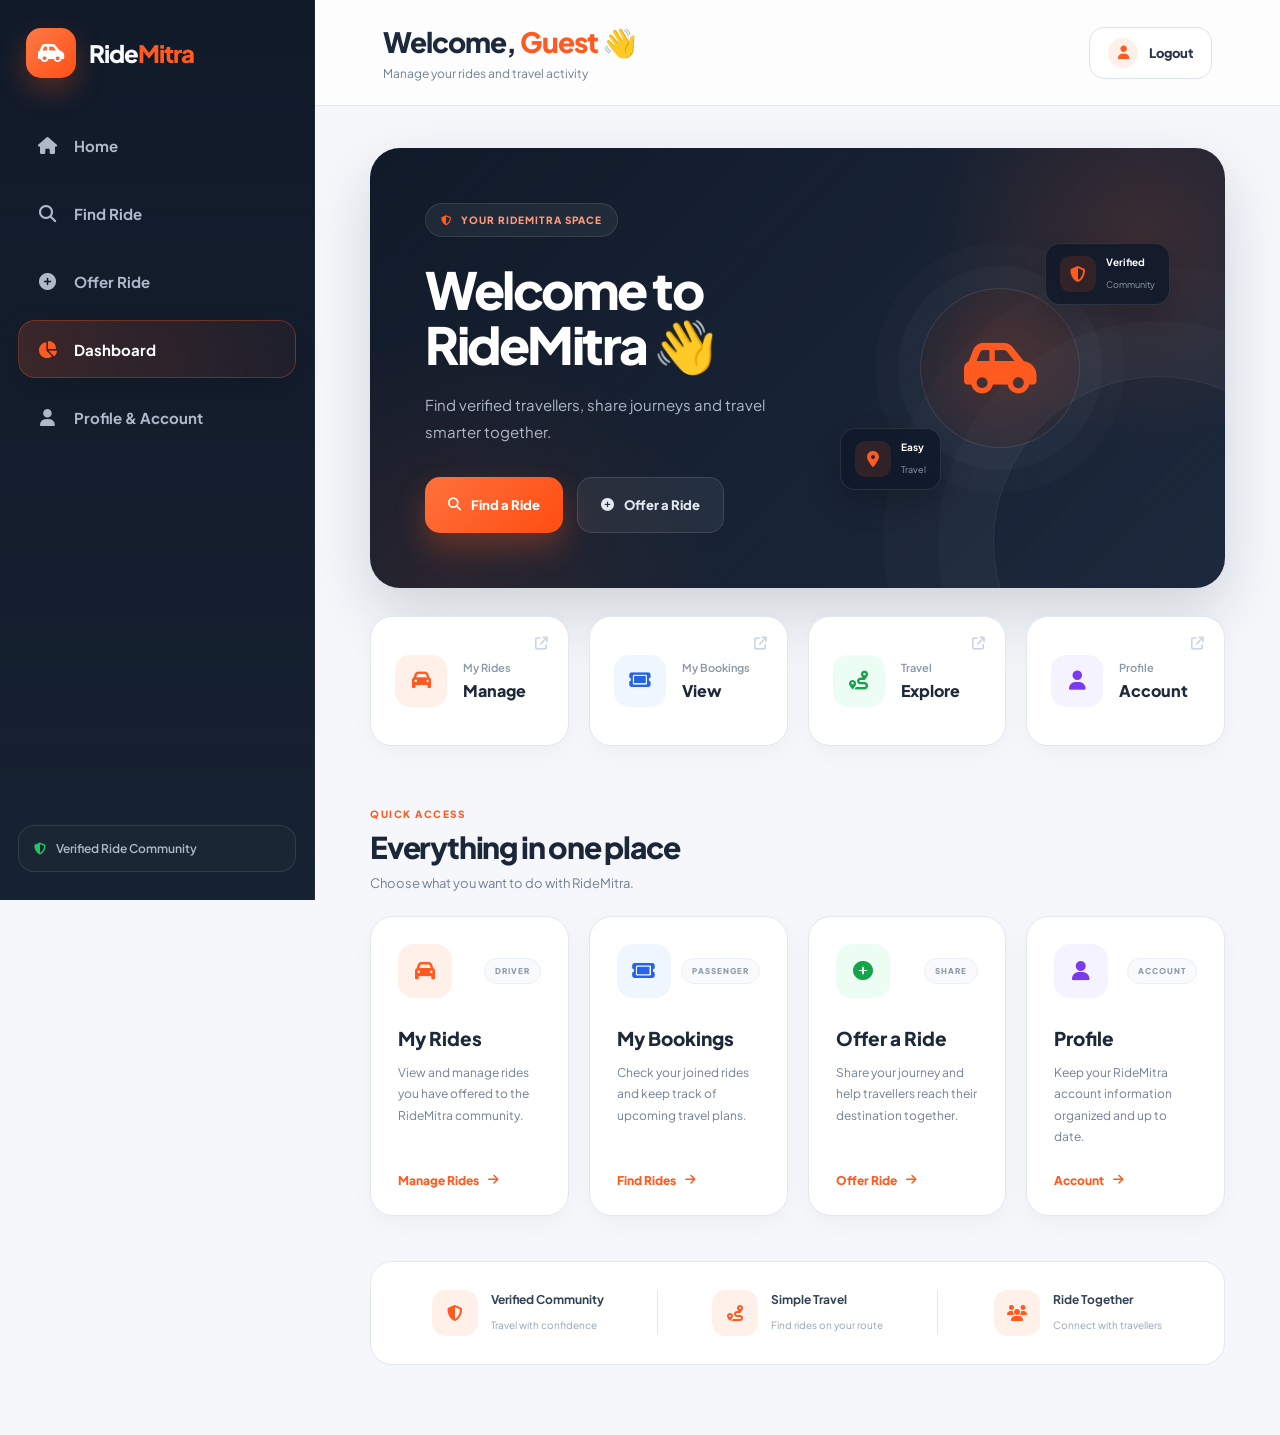
==== commit a54a6a93: "Prepare RideMitra for deployment" ====
--- a/dashboard.html
+++ b/dashboard.html
@@ -2,40 +2,2030 @@
 <html lang="en">
 
 <head>
+
     <meta charset="UTF-8">
     <meta name="viewport" content="width=device-width, initial-scale=1.0">
 
     <title>Dashboard - RideMitra</title>
 
+
     <!-- Google Font -->
-    <link
-        href="https://fonts.googleapis.com/css2?family=Plus+Jakarta+Sans:wght@400;500;600;700;800&display=swap"
+
+    <link href="https://fonts.googleapis.com/css2?family=Plus+Jakarta+Sans:wght@400;500;600;700;800&display=swap"
         rel="stylesheet">
 
+
     <!-- Font Awesome -->
-    <link
-        rel="stylesheet"
-        href="https://cdnjs.cloudflare.com/ajax/libs/font-awesome/6.4.0/css/all.min.css">
-
-    <!-- Main CSS -->
-    <link rel="stylesheet" href="style.css">
+
+    <link rel="stylesheet" href="https://cdnjs.cloudflare.com/ajax/libs/font-awesome/6.4.0/css/all.min.css">
+
+
+    <style>
+        /* =====================================================
+           RESET
+        ===================================================== */
+
+        * {
+            margin: 0;
+            padding: 0;
+            box-sizing: border-box;
+        }
+
+
+        :root {
+
+            --primary: #ff5a1f;
+            --primary-dark: #e94812;
+
+            --sidebar: #111a29;
+            --sidebar-light: #172234;
+
+            --text: #1b2638;
+            --muted: #718096;
+
+            --border: #e4e8ee;
+
+            --bg: #f5f7fb;
+
+        }
+
+
+        html {
+            scroll-behavior: smooth;
+        }
+
+
+        body {
+
+            font-family:
+                "Plus Jakarta Sans",
+                sans-serif;
+
+            background:
+                #f5f7fb;
+
+            color:
+                var(--text);
+
+            min-height:
+                100vh;
+
+        }
+
+
+        a {
+            text-decoration:
+                none;
+        }
+
+
+        button,
+        input {
+            font-family:
+                inherit;
+        }
+
+
+
+        /* =====================================================
+           SIDEBAR
+        ===================================================== */
+
+        .side-nav {
+
+            position:
+                fixed;
+
+            top:
+                0;
+
+            left:
+                0;
+
+            width:
+                315px;
+
+            height:
+                100vh;
+
+            z-index:
+                1000;
+
+            display:
+                flex;
+
+            flex-direction:
+                column;
+
+            padding:
+                28px 18px;
+
+            background:
+                linear-gradient(180deg,
+                    #111a29 0%,
+                    #162131 100%);
+
+            border-right:
+                1px solid rgba(255, 255, 255, 0.06);
+
+            transition:
+                transform 0.35s ease;
+
+        }
+
+
+
+        /* =====================================================
+           LOGO
+        ===================================================== */
+
+        .side-logo {
+
+            display:
+                flex;
+
+            align-items:
+                center;
+
+            gap:
+                13px;
+
+            padding:
+                0 8px;
+
+            margin-bottom:
+                38px;
+
+        }
+
+
+        .logo-icon {
+
+            width:
+                50px;
+
+            height:
+                50px;
+
+            display:
+                flex;
+
+            align-items:
+                center;
+
+            justify-content:
+                center;
+
+            border-radius:
+                15px;
+
+            color:
+                white;
+
+            font-size:
+                21px;
+
+            background:
+                linear-gradient(135deg,
+                    #ff7a45,
+                    #ff4f16);
+
+            box-shadow:
+                0 12px 28px rgba(255, 90, 31, 0.28);
+
+        }
+
+
+        .side-logo strong {
+
+            color:
+                #f8fafc;
+
+            font-size:
+                24px;
+
+            font-weight:
+                800;
+
+            letter-spacing:
+                -1px;
+
+        }
+
+
+        .side-logo span {
+
+            color:
+                var(--primary);
+
+        }
+
+
+
+        /* =====================================================
+           NAVIGATION
+        ===================================================== */
+
+        .side-nav-links {
+
+            display:
+                flex;
+
+            flex-direction:
+                column;
+
+            gap:
+                10px;
+
+        }
+
+
+        .side-nav-links a {
+
+            min-height:
+                58px;
+
+            display:
+                flex;
+
+            align-items:
+                center;
+
+            gap:
+                17px;
+
+            padding:
+                0 18px;
+
+            border-radius:
+                17px;
+
+            color:
+                #aeb9ca;
+
+            font-size:
+                15px;
+
+            font-weight:
+                700;
+
+            transition:
+                all 0.25s ease;
+
+            border:
+                1px solid transparent;
+
+        }
+
+
+        .side-nav-links a i {
+
+            width:
+                20px;
+
+            text-align:
+                center;
+
+            font-size:
+                17px;
+
+        }
+
+
+        .side-nav-links a:hover {
+
+            color:
+                white;
+
+            background:
+                rgba(255, 255, 255, 0.04);
+
+        }
+
+
+        .side-nav-links a.active {
+
+            color:
+                white;
+
+            background:
+                linear-gradient(90deg,
+                    rgba(255, 90, 31, 0.17),
+                    rgba(255, 90, 31, 0.05));
+
+            border:
+                1px solid rgba(255, 90, 31, 0.30);
+
+            box-shadow:
+                0 10px 30px rgba(0, 0, 0, 0.15);
+
+        }
+
+
+        .side-nav-links a.active i {
+
+            color:
+                var(--primary);
+
+        }
+
+
+
+        /* =====================================================
+           SIDEBAR FOOTER
+        ===================================================== */
+
+        .sidebar-footer {
+
+            margin-top:
+                auto;
+
+            padding:
+                15px;
+
+            display:
+                flex;
+
+            align-items:
+                center;
+
+            gap:
+                10px;
+
+            border-radius:
+                16px;
+
+            color:
+                #aeb9ca;
+
+            font-size:
+                12px;
+
+            font-weight:
+                600;
+
+            border:
+                1px solid rgba(255, 255, 255, 0.10);
+
+            background:
+                rgba(255, 255, 255, 0.025);
+
+        }
+
+
+        .sidebar-footer i {
+
+            color:
+                #22c55e;
+
+        }
+
+
+
+        /* =====================================================
+           MAIN LAYOUT
+        ===================================================== */
+
+        .main-layout {
+
+            margin-left:
+                315px;
+
+            min-height:
+                100vh;
+
+        }
+
+
+
+        /* =====================================================
+           TOP BAR
+        ===================================================== */
+
+        .top-bar {
+
+            min-height:
+                106px;
+
+            display:
+                flex;
+
+            align-items:
+                center;
+
+            justify-content:
+                space-between;
+
+            padding:
+                0 68px;
+
+            background:
+                rgba(255, 255, 255, 0.80);
+
+            border-bottom:
+                1px solid #e5e9ef;
+
+        }
+
+
+        .top-bar-left h2 {
+
+            color:
+                #1c293c;
+
+            font-size:
+                28px;
+
+            font-weight:
+                800;
+
+            letter-spacing:
+                -1px;
+
+        }
+
+
+        .top-bar-left p {
+
+            margin-top:
+                6px;
+
+            color:
+                #718096;
+
+            font-size:
+                12px;
+
+        }
+
+
+        .top-bar-right {
+
+            display:
+                flex;
+
+            align-items:
+                center;
+
+            gap:
+                14px;
+
+        }
+
+
+
+        /* =====================================================
+           USER BUTTON
+        ===================================================== */
+
+        .user-button {
+
+            display:
+                flex;
+
+            align-items:
+                center;
+
+            gap:
+                11px;
+
+            min-height:
+                52px;
+
+            padding:
+                0 18px;
+
+            border-radius:
+                15px;
+
+            border:
+                1px solid #dce2ea;
+
+            background:
+                #ffffff;
+
+            color:
+                #273449;
+
+            font-size:
+                13px;
+
+            font-weight:
+                800;
+
+            cursor:
+                pointer;
+
+            transition:
+                all 0.25s ease;
+
+        }
+
+
+        .user-button:hover {
+
+            transform:
+                translateY(-2px);
+
+            border-color:
+                rgba(255, 90, 31, 0.4);
+
+            box-shadow:
+                0 10px 25px rgba(15, 23, 42, 0.08);
+
+        }
+
+
+        .user-avatar {
+
+            width:
+                30px;
+
+            height:
+                30px;
+
+            display:
+                flex;
+
+            align-items:
+                center;
+
+            justify-content:
+                center;
+
+            border-radius:
+                50%;
+
+            background:
+                #fff0ea;
+
+            color:
+                var(--primary);
+
+        }
+
+
+
+        /* =====================================================
+           MENU BUTTON
+        ===================================================== */
+
+        .menu-toggle {
+
+            display:
+                none;
+
+            position:
+                fixed;
+
+            top:
+                18px;
+
+            left:
+                18px;
+
+            width:
+                44px;
+
+            height:
+                44px;
+
+            z-index:
+                1200;
+
+            border:
+                none;
+
+            border-radius:
+                12px;
+
+            color:
+                white;
+
+            background:
+                var(--primary);
+
+            cursor:
+                pointer;
+
+        }
+
+
+
+        /* =====================================================
+           DASHBOARD CONTENT
+        ===================================================== */
+
+        .dashboard-content {
+
+            width:
+                100%;
+
+            max-width:
+                1500px;
+
+            margin:
+                0 auto;
+
+            padding:
+                42px 55px 70px;
+
+        }
+
+
+
+        /* =====================================================
+           DASHBOARD HERO
+        ===================================================== */
+
+        .dashboard-hero {
+
+            position:
+                relative;
+
+            min-height:
+                390px;
+
+            overflow:
+                hidden;
+
+            display:
+                flex;
+
+            align-items:
+                center;
+
+            justify-content:
+                space-between;
+
+            gap:
+                40px;
+
+            padding:
+                55px 55px;
+
+            border-radius:
+                30px;
+
+            background:
+
+                radial-gradient(circle at 90% 20%,
+                    rgba(255, 90, 31, 0.15),
+                    transparent 25%),
+
+                radial-gradient(circle at 10% 100%,
+                    rgba(255, 90, 31, 0.09),
+                    transparent 30%),
+
+                linear-gradient(135deg,
+                    #111a29,
+                    #1c293c);
+
+            box-shadow:
+                0 25px 60px rgba(15, 23, 42, 0.16);
+
+        }
+
+
+        .dashboard-hero::before {
+
+            content:
+                "";
+
+            position:
+                absolute;
+
+            width:
+                330px;
+
+            height:
+                330px;
+
+            right:
+                -100px;
+
+            bottom:
+                -120px;
+
+            border-radius:
+                50%;
+
+            border:
+                1px solid rgba(255, 255, 255, 0.08);
+
+            box-shadow:
+
+                0 0 0 55px rgba(255, 255, 255, 0.02),
+
+                0 0 0 110px rgba(255, 255, 255, 0.015);
+
+        }
+
+
+        .dashboard-hero-content {
+
+            position:
+                relative;
+
+            z-index:
+                2;
+
+            max-width:
+                720px;
+
+        }
+
+
+
+        /* =====================================================
+           BADGE
+        ===================================================== */
+
+        .dashboard-badge {
+
+            display:
+                inline-flex;
+
+            align-items:
+                center;
+
+            gap:
+                9px;
+
+            padding:
+                10px 15px;
+
+            margin-bottom:
+                25px;
+
+            border-radius:
+                999px;
+
+            color:
+                #ff9b7b;
+
+            background:
+                rgba(255, 255, 255, 0.06);
+
+            border:
+                1px solid rgba(255, 255, 255, 0.10);
+
+            font-size:
+                10px;
+
+            font-weight:
+                800;
+
+            letter-spacing:
+                1px;
+
+            text-transform:
+                uppercase;
+
+        }
+
+
+        .dashboard-badge i {
+
+            color:
+                var(--primary);
+
+        }
+
+
+
+        /* =====================================================
+           HERO TEXT
+        ===================================================== */
+
+        .dashboard-hero h1 {
+
+            margin-bottom:
+                18px;
+
+            color:
+                white;
+
+            font-size:
+                clamp(40px, 4vw, 62px);
+
+            line-height:
+                1.08;
+
+            letter-spacing:
+                -2.5px;
+
+            font-weight:
+                800;
+
+        }
+
+
+        .dashboard-hero p {
+
+            max-width:
+                620px;
+
+            color:
+                #aeb9c9;
+
+            font-size:
+                15px;
+
+            line-height:
+                1.8;
+
+        }
+
+
+
+        /* =====================================================
+           HERO ACTIONS
+        ===================================================== */
+
+        .dashboard-hero-actions {
+
+            display:
+                flex;
+
+            align-items:
+                center;
+
+            gap:
+                14px;
+
+            margin-top:
+                32px;
+
+            flex-wrap:
+                wrap;
+
+        }
+
+
+        .dashboard-btn {
+
+            min-height:
+                56px;
+
+            display:
+                inline-flex;
+
+            align-items:
+                center;
+
+            justify-content:
+                center;
+
+            gap:
+                10px;
+
+            padding:
+                0 23px;
+
+            border-radius:
+                15px;
+
+            font-size:
+                13px;
+
+            font-weight:
+                800;
+
+            transition:
+                all 0.25s ease;
+
+        }
+
+
+        .dashboard-btn:hover {
+
+            transform:
+                translateY(-3px);
+
+        }
+
+
+        .dashboard-btn-primary {
+
+            color:
+                white;
+
+            background:
+                linear-gradient(135deg,
+                    #ff713c,
+                    #ff4d12);
+
+            box-shadow:
+                0 14px 30px rgba(255, 90, 31, 0.30);
+
+        }
+
+
+        .dashboard-btn-secondary {
+
+            color:
+                #e2e8f0;
+
+            background:
+                rgba(255, 255, 255, 0.06);
+
+            border:
+                1px solid rgba(255, 255, 255, 0.12);
+
+        }
+
+
+
+        /* =====================================================
+           HERO VISUAL
+        ===================================================== */
+
+        .dashboard-hero-visual {
+
+            position:
+                relative;
+
+            z-index:
+                2;
+
+            width:
+                330px;
+
+            height:
+                260px;
+
+            flex-shrink:
+                0;
+
+        }
+
+
+        .dashboard-car-circle {
+
+            position:
+                absolute;
+
+            width:
+                160px;
+
+            height:
+                160px;
+
+            top:
+                50px;
+
+            left:
+                80px;
+
+            display:
+                flex;
+
+            align-items:
+                center;
+
+            justify-content:
+                center;
+
+            border-radius:
+                50%;
+
+            color:
+                var(--primary);
+
+            font-size:
+                58px;
+
+            background:
+
+                radial-gradient(circle,
+                    rgba(255, 90, 31, 0.20),
+                    rgba(255, 255, 255, 0.02));
+
+            border:
+                1px solid rgba(255, 255, 255, 0.10);
+
+            box-shadow:
+
+                0 0 0 22px rgba(255, 255, 255, 0.025),
+
+                0 0 0 45px rgba(255, 255, 255, 0.015);
+
+        }
+
+
+        .floating-stat {
+
+            position:
+                absolute;
+
+            display:
+                flex;
+
+            align-items:
+                center;
+
+            gap:
+                10px;
+
+            padding:
+                12px 14px;
+
+            border-radius:
+                15px;
+
+            background:
+                rgba(17, 26, 41, 0.88);
+
+            border:
+                1px solid rgba(255, 255, 255, 0.10);
+
+            box-shadow:
+                0 15px 30px rgba(0, 0, 0, 0.20);
+
+        }
+
+
+        .floating-stat i {
+
+            width:
+                36px;
+
+            height:
+                36px;
+
+            display:
+                flex;
+
+            align-items:
+                center;
+
+            justify-content:
+                center;
+
+            border-radius:
+                10px;
+
+            color:
+                var(--primary);
+
+            background:
+                rgba(255, 90, 31, 0.13);
+
+        }
+
+
+        .floating-stat strong {
+
+            display:
+                block;
+
+            color:
+                white;
+
+            font-size:
+                10px;
+
+            margin-bottom:
+                3px;
+
+        }
+
+
+        .floating-stat span {
+
+            color:
+                #8f9bad;
+
+            font-size:
+                9px;
+
+        }
+
+
+        .stat-one {
+
+            top:
+                5px;
+
+            right:
+                0;
+
+        }
+
+
+        .stat-two {
+
+            bottom:
+                8px;
+
+            left:
+                0;
+
+        }
+
+
+
+        /* =====================================================
+           QUICK STATS
+        ===================================================== */
+
+        .dashboard-stats {
+
+            display:
+                grid;
+
+            grid-template-columns:
+                repeat(4, 1fr);
+
+            gap:
+                20px;
+
+            margin-top:
+                28px;
+
+        }
+
+
+        .dashboard-stat-card {
+
+            position:
+                relative;
+
+            min-height:
+                130px;
+
+            display:
+                flex;
+
+            align-items:
+                center;
+
+            gap:
+                16px;
+
+            padding:
+                24px;
+
+            border-radius:
+                22px;
+
+            background:
+                white;
+
+            border:
+                1px solid #e3e8ef;
+
+            transition:
+                all 0.25s ease;
+
+            box-shadow:
+                0 8px 25px rgba(15, 23, 42, 0.035);
+
+        }
+
+
+        .dashboard-stat-card:hover {
+
+            transform:
+                translateY(-5px);
+
+            box-shadow:
+                0 20px 40px rgba(15, 23, 42, 0.08);
+
+        }
+
+
+        .stat-icon {
+
+            width:
+                52px;
+
+            height:
+                52px;
+
+            display:
+                flex;
+
+            align-items:
+                center;
+
+            justify-content:
+                center;
+
+            border-radius:
+                15px;
+
+            font-size:
+                19px;
+
+        }
+
+
+        .orange {
+
+            color:
+                #ff5a1f;
+
+            background:
+                #fff0ea;
+
+        }
+
+
+        .blue {
+
+            color:
+                #2563eb;
+
+            background:
+                #eff6ff;
+
+        }
+
+
+        .green {
+
+            color:
+                #16a34a;
+
+            background:
+                #ecfdf3;
+
+        }
+
+
+        .purple {
+
+            color:
+                #7c3aed;
+
+            background:
+                #f5f3ff;
+
+        }
+
+
+        .dashboard-stat-card span {
+
+            display:
+                block;
+
+            color:
+                #8a97a8;
+
+            font-size:
+                11px;
+
+            font-weight:
+                600;
+
+            margin-bottom:
+                6px;
+
+        }
+
+
+        .dashboard-stat-card strong {
+
+            color:
+                #1d2939;
+
+            font-size:
+                16px;
+
+            font-weight:
+                800;
+
+        }
+
+
+        .stat-arrow {
+
+            position:
+                absolute;
+
+            right:
+                20px;
+
+            top:
+                20px;
+
+            color:
+                #cbd5e1;
+
+            font-size:
+                13px;
+
+        }
+
+
+
+        /* =====================================================
+           SECTION
+        ===================================================== */
+
+        .dashboard-section {
+
+            margin-top:
+                55px;
+
+        }
+
+
+        .section-kicker {
+
+            display:
+                inline-block;
+
+            margin-bottom:
+                8px;
+
+            color:
+                var(--primary);
+
+            font-size:
+                10px;
+
+            font-weight:
+                800;
+
+            letter-spacing:
+                1.5px;
+
+        }
+
+
+        .dashboard-section-heading h2 {
+
+            font-size:
+                30px;
+
+            font-weight:
+                800;
+
+            letter-spacing:
+                -1.2px;
+
+            color:
+                #1b2638;
+
+        }
+
+
+        .dashboard-section-heading p {
+
+            margin-top:
+                9px;
+
+            color:
+                #718096;
+
+            font-size:
+                13px;
+
+        }
+
+
+
+        /* =====================================================
+           FEATURE CARDS
+        ===================================================== */
+
+        .dashboard-card-grid {
+
+            display:
+                grid;
+
+            grid-template-columns:
+                repeat(4, 1fr);
+
+            gap:
+                20px;
+
+            margin-top:
+                25px;
+
+        }
+
+
+        .dashboard-feature-card {
+
+            min-height:
+                300px;
+
+            display:
+                flex;
+
+            flex-direction:
+                column;
+
+            padding:
+                27px;
+
+            border-radius:
+                23px;
+
+            background:
+                white;
+
+            border:
+                1px solid #e3e8ef;
+
+            transition:
+                all 0.25s ease;
+
+            box-shadow:
+                0 8px 25px rgba(15, 23, 42, 0.035);
+
+        }
+
+
+        .dashboard-feature-card:hover {
+
+            transform:
+                translateY(-6px);
+
+            border-color:
+                rgba(255, 90, 31, 0.25);
+
+            box-shadow:
+                0 22px 45px rgba(15, 23, 42, 0.09);
+
+        }
+
+
+        .dashboard-card-top {
+
+            display:
+                flex;
+
+            align-items:
+                center;
+
+            justify-content:
+                space-between;
+
+            margin-bottom:
+                28px;
+
+        }
+
+
+        .dashboard-feature-icon {
+
+            width:
+                54px;
+
+            height:
+                54px;
+
+            display:
+                flex;
+
+            align-items:
+                center;
+
+            justify-content:
+                center;
+
+            border-radius:
+                16px;
+
+            font-size:
+                20px;
+
+        }
+
+
+        .dashboard-card-label {
+
+            padding:
+                7px 10px;
+
+            border-radius:
+                999px;
+
+            color:
+                #8a97a8;
+
+            background:
+                #f8fafc;
+
+            border:
+                1px solid #edf1f5;
+
+            font-size:
+                8px;
+
+            font-weight:
+                800;
+
+            letter-spacing:
+                1px;
+
+        }
+
+
+        .dashboard-feature-card h3 {
+
+            margin-bottom:
+                12px;
+
+            font-size:
+                19px;
+
+            font-weight:
+                800;
+
+            color:
+                #1d2939;
+
+        }
+
+
+        .dashboard-feature-card p {
+
+            color:
+                #718096;
+
+            font-size:
+                12px;
+
+            line-height:
+                1.8;
+
+        }
+
+
+        .dashboard-card-link {
+
+            display:
+                inline-flex;
+
+            align-items:
+                center;
+
+            gap:
+                9px;
+
+            margin-top:
+                auto;
+
+            padding-top:
+                25px;
+
+            color:
+                var(--primary);
+
+            font-size:
+                12px;
+
+            font-weight:
+                800;
+
+        }
+
+
+
+        /* =====================================================
+           TRUST STRIP
+        ===================================================== */
+
+        .dashboard-trust-strip {
+
+            display:
+                grid;
+
+            grid-template-columns:
+                1fr auto 1fr auto 1fr;
+
+            align-items:
+                center;
+
+            gap:
+                28px;
+
+            margin-top:
+                45px;
+
+            padding:
+                28px 35px;
+
+            border-radius:
+                22px;
+
+            background:
+                white;
+
+            border:
+                1px solid #e3e8ef;
+
+        }
+
+
+        .trust-item {
+
+            display:
+                flex;
+
+            align-items:
+                center;
+
+            justify-content:
+                center;
+
+            gap:
+                13px;
+
+        }
+
+
+        .trust-icon {
+
+            width:
+                46px;
+
+            height:
+                46px;
+
+            display:
+                flex;
+
+            align-items:
+                center;
+
+            justify-content:
+                center;
+
+            border-radius:
+                14px;
+
+            color:
+                var(--primary);
+
+            background:
+                #fff0ea;
+
+        }
+
+
+        .trust-item strong {
+
+            display:
+                block;
+
+            font-size:
+                12px;
+
+            color:
+                #334155;
+
+            margin-bottom:
+                5px;
+
+        }
+
+
+        .trust-item span {
+
+            color:
+                #94a3b8;
+
+            font-size:
+                10px;
+
+        }
+
+
+        .trust-divider {
+
+            width:
+                1px;
+
+            height:
+                45px;
+
+            background:
+                #e5e9ef;
+
+        }
+
+
+
+        /* =====================================================
+           MOBILE OVERLAY
+        ===================================================== */
+
+        .sidebar-overlay {
+
+            display:
+                none;
+
+            position:
+                fixed;
+
+            inset:
+                0;
+
+            z-index:
+                900;
+
+            background:
+                rgba(15, 23, 42, 0.55);
+
+        }
+
+
+
+        /* =====================================================
+           TABLET
+        ===================================================== */
+
+        @media (max-width: 1250px) {
+
+            .side-nav {
+                width: 270px;
+            }
+
+            .main-layout {
+                margin-left: 270px;
+            }
+
+            .dashboard-content {
+                padding: 35px 30px 60px;
+            }
+
+            .dashboard-card-grid {
+                grid-template-columns:
+                    repeat(2, 1fr);
+            }
+
+            .dashboard-stats {
+                grid-template-columns:
+                    repeat(2, 1fr);
+            }
+
+        }
+
+
+
+        /* =====================================================
+           MOBILE
+        ===================================================== */
+
+        @media (max-width: 850px) {
+
+            .side-nav {
+
+                width:
+                    280px;
+
+                transform:
+                    translateX(-100%);
+
+            }
+
+
+            .side-nav.open {
+
+                transform:
+                    translateX(0);
+
+            }
+
+
+            .sidebar-overlay.show {
+
+                display:
+                    block;
+
+            }
+
+
+            .main-layout {
+
+                margin-left:
+                    0;
+
+            }
+
+
+            .menu-toggle {
+
+                display:
+                    flex;
+
+                align-items:
+                    center;
+
+                justify-content:
+                    center;
+
+            }
+
+
+            .top-bar {
+
+                min-height:
+                    80px;
+
+                padding:
+                    0 25px 0 82px;
+
+            }
+
+
+            .top-bar-left h2 {
+
+                font-size:
+                    22px;
+
+            }
+
+
+            .dashboard-content {
+
+                padding:
+                    25px 18px 50px;
+
+            }
+
+
+            .dashboard-hero {
+
+                padding:
+                    40px 30px;
+
+                min-height:
+                    auto;
+
+            }
+
+
+            .dashboard-hero-visual {
+
+                display:
+                    none;
+
+            }
+
+
+            .dashboard-trust-strip {
+
+                grid-template-columns:
+                    1fr;
+
+            }
+
+
+            .trust-divider {
+
+                width:
+                    100%;
+
+                height:
+                    1px;
+
+            }
+
+
+            .trust-item {
+
+                justify-content:
+                    flex-start;
+
+            }
+
+        }
+
+
+
+        /* =====================================================
+           SMALL MOBILE
+        ===================================================== */
+
+        @media (max-width: 600px) {
+
+            .top-bar {
+
+                padding-right:
+                    16px;
+
+            }
+
+
+            .top-bar-left p {
+
+                display:
+                    none;
+
+            }
+
+
+            .user-button span {
+
+                display:
+                    none;
+
+            }
+
+
+            .user-button {
+
+                min-width:
+                    48px;
+
+                padding:
+                    0 12px;
+
+            }
+
+
+            .dashboard-hero {
+
+                padding:
+                    32px 24px;
+
+                border-radius:
+                    23px;
+
+            }
+
+
+            .dashboard-hero h1 {
+
+                font-size:
+                    36px;
+
+                letter-spacing:
+                    -1.5px;
+
+            }
+
+
+            .dashboard-hero-actions {
+
+                flex-direction:
+                    column;
+
+                align-items:
+                    stretch;
+
+            }
+
+
+            .dashboard-btn {
+
+                width:
+                    100%;
+
+            }
+
+
+            .dashboard-stats {
+
+                grid-template-columns:
+                    1fr;
+
+            }
+
+
+            .dashboard-card-grid {
+
+                grid-template-columns:
+                    1fr;
+
+            }
+
+
+            .dashboard-section-heading h2 {
+
+                font-size:
+                    25px;
+
+            }
+
+        }
+    </style>
+
 </head>
 
 
-<body class="theme-independence dashboard-page">
-
-
-    <!-- =====================================================
-         SIDEBAR TOGGLE
-         Controlled ONLY by script.js
-         ===================================================== -->
-
-    <button
-        type="button"
-        class="menu-toggle"
-        id="menuToggle"
-        aria-label="Toggle navigation"
-        aria-controls="sideNav">
+
+<body>
+
+
+    <!-- MOBILE OVERLAY -->
+
+    <div class="sidebar-overlay" id="sidebarOverlay">
+    </div>
+
+
+
+    <!-- MENU TOGGLE -->
+
+    <button class="menu-toggle" id="menuToggle" type="button">
 
         <i class="fa-solid fa-bars"></i>
 
@@ -45,13 +2035,20 @@
 
     <!-- =====================================================
          SIDEBAR
-         ===================================================== -->
+    ===================================================== -->
 
     <nav class="side-nav" id="sideNav">
 
+
+        <!-- LOGO -->
+
         <div class="side-logo">
 
-            <i class="fa-solid fa-car-side logo-icon"></i>
+            <div class="logo-icon">
+
+                <i class="fa-solid fa-car-side"></i>
+
+            </div>
 
             <strong>
                 Ride<span>Mitra</span>
@@ -60,8 +2057,12 @@
         </div>
 
 
+
+        <!-- NAVIGATION -->
+
         <div class="side-nav-links">
 
+
             <a href="index.html">
 
                 <i class="fa-solid fa-house"></i>
@@ -96,51 +2097,80 @@
                 <span>Dashboard</span>
 
             </a>
+            <a href="account.html">
+
+                <i class="fa-solid fa-user"></i>
+
+                <span>Profile & Account</span>
+
+            </a>
+
 
         </div>
 
+
+
+        <!-- SIDEBAR FOOTER -->
+
+        <div class="sidebar-footer">
+
+            <i class="fa-solid fa-shield-halved"></i>
+
+            <span>Verified Ride Community</span>
+
+        </div>
+
+
     </nav>
 
 
 
     <!-- =====================================================
-         MAIN LAYOUT
-         ===================================================== -->
+         MAIN
+    ===================================================== -->
 
     <div class="main-layout">
 
 
-        <!-- =================================================
-             TOP BAR
-             ================================================= -->
-
-        <header class="top-bar dashboard-top-bar">
+        <!-- TOPBAR -->
+
+        <header class="top-bar">
+
 
             <div class="top-bar-left">
 
-                <h2>Dashboard</h2>
+                <h2 id="topGreeting">
+                    Welcome
+                </h2>
+
+                <p>
+                    Manage your rides and travel activity
+                </p>
 
             </div>
 
 
-            <div
-                class="top-bar-right dashboard-user-area"
-                id="userArea">
-
-                <!-- JS fills this -->
-
-                <button
-                    type="button"
-                    id="logoutButton"
-                    class="btn secondary">
-
-                    <i class="fa-solid fa-right-from-bracket"></i>
-
-                    Logout
+
+            <div class="top-bar-right">
+
+
+                <button type="button" id="logoutButton" class="user-button">
+
+                    <div class="user-avatar">
+
+                        <i class="fa-solid fa-user"></i>
+
+                    </div>
+
+                    <span id="logoutText">
+                        Logout
+                    </span>
 
                 </button>
 
+
             </div>
+
 
         </header>
 
@@ -148,14 +2178,12 @@
 
         <!-- =================================================
              DASHBOARD CONTENT
-             ================================================= -->
+        ================================================= -->
 
         <main class="dashboard-content">
 
 
-            <!-- =================================================
-                 PREMIUM WELCOME HERO
-                 ================================================= -->
+            <!-- HERO -->
 
             <section class="dashboard-hero">
 
@@ -167,11 +2195,12 @@
 
                         <i class="fa-solid fa-shield-halved"></i>
 
-                        <span>RideMitra User Area</span>
+                        <span>Your RideMitra Space</span>
 
                     </div>
 
 
+
                     <h1 id="dashboardWelcome">
 
                         Welcome to your Dashboard
@@ -179,19 +2208,20 @@
                     </h1>
 
 
+
                     <p id="dashboardUserEmail">
 
                         Manage your rides, bookings and travel
-                        activity from one place.
+                        activity from one premium space.
 
                     </p>
 
 
+
                     <div class="dashboard-hero-actions">
 
-                        <a
-                            href="find-ride.html"
-                            class="dashboard-btn dashboard-btn-light">
+
+                        <a href="find-ride.html" class="dashboard-btn dashboard-btn-primary">
 
                             <i class="fa-solid fa-magnifying-glass"></i>
 
@@ -200,9 +2230,8 @@
                         </a>
 
 
-                        <a
-                            href="offer-ride.html"
-                            class="dashboard-btn dashboard-btn-dark">
+
+                        <a href="offer-ride.html" class="dashboard-btn dashboard-btn-secondary">
 
                             <i class="fa-solid fa-circle-plus"></i>
 
@@ -210,15 +2239,19 @@
 
                         </a>
 
+
                     </div>
 
+
                 </div>
 
 
-                <!-- Decorative Ride Icon -->
+
+                <!-- HERO VISUAL -->
 
                 <div class="dashboard-hero-visual">
 
+
                     <div class="dashboard-car-circle">
 
                         <i class="fa-solid fa-car-side"></i>
@@ -226,30 +2259,40 @@
                     </div>
 
 
+
                     <div class="floating-stat stat-one">
 
                         <i class="fa-solid fa-shield-halved"></i>
 
                         <div>
+
                             <strong>Verified</strong>
+
                             <span>Community</span>
+
                         </div>
 
                     </div>
 
 
+
                     <div class="floating-stat stat-two">
 
                         <i class="fa-solid fa-location-dot"></i>
 
                         <div>
+
                             <strong>Easy</strong>
+
                             <span>Travel</span>
+
                         </div>
 
                     </div>
 
+
                 </div>
+
 
             </section>
 
@@ -257,7 +2300,7 @@
 
             <!-- =================================================
                  QUICK STATS
-                 ================================================= -->
+            ================================================= -->
 
             <section class="dashboard-stats">
 
@@ -278,11 +2321,13 @@
 
                     </div>
 
-                    <i class="fa-solid fa-arrow-up-right-from-square stat-arrow"></i>
+                    <i class="fa-solid fa-arrow-up-right-from-square stat-arrow">
+                    </i>
 
                 </div>
 
 
+
                 <div class="dashboard-stat-card">
 
                     <div class="stat-icon blue">
@@ -299,11 +2344,13 @@
 
                     </div>
 
-                    <i class="fa-solid fa-arrow-up-right-from-square stat-arrow"></i>
+                    <i class="fa-solid fa-arrow-up-right-from-square stat-arrow">
+                    </i>
 
                 </div>
 
 
+
                 <div class="dashboard-stat-card">
 
                     <div class="stat-icon green">
@@ -320,11 +2367,13 @@
 
                     </div>
 
-                    <i class="fa-solid fa-arrow-up-right-from-square stat-arrow"></i>
+                    <i class="fa-solid fa-arrow-up-right-from-square stat-arrow">
+                    </i>
 
                 </div>
 
 
+
                 <div class="dashboard-stat-card">
 
                     <div class="stat-icon purple">
@@ -341,38 +2390,36 @@
 
                     </div>
 
-                    <i class="fa-solid fa-arrow-up-right-from-square stat-arrow"></i>
+                    <i class="fa-solid fa-arrow-up-right-from-square stat-arrow">
+                    </i>
 
                 </div>
 
+
             </section>
 
 
 
             <!-- =================================================
-                 MAIN DASHBOARD CARDS
-                 ================================================= -->
+                 QUICK ACCESS
+            ================================================= -->
 
             <section class="dashboard-section">
 
 
                 <div class="dashboard-section-heading">
 
-                    <div>
-
-                        <span class="section-kicker">
-                            QUICK ACCESS
-                        </span>
-
-                        <h2>
-                            Everything in one place
-                        </h2>
-
-                        <p>
-                            Choose what you want to do with RideMitra.
-                        </p>
-
-                    </div>
+                    <span class="section-kicker">
+                        QUICK ACCESS
+                    </span>
+
+                    <h2>
+                        Everything in one place
+                    </h2>
+
+                    <p>
+                        Choose what you want to do with RideMitra.
+                    </p>
 
                 </div>
 
@@ -384,6 +2431,7 @@
                     <!-- MY RIDES -->
 
                     <article class="dashboard-feature-card">
+
 
                         <div class="dashboard-card-top">
 
@@ -400,20 +2448,16 @@
                         </div>
 
 
-                        <h3>
-                            My Rides
-                        </h3>
+                        <h3>My Rides</h3>
 
 
                         <p>
-                            View and manage rides you have
-                            offered to the RideMitra community.
+                            View and manage rides you have offered
+                            to the RideMitra community.
                         </p>
 
 
-                        <a
-                            href="offer-ride.html"
-                            class="dashboard-card-link">
+                        <a href="offer-ride.html" class="dashboard-card-link">
 
                             Manage Rides
 
@@ -421,13 +2465,15 @@
 
                         </a>
 
+
                     </article>
 
 
 
-                    <!-- MY BOOKINGS -->
+                    <!-- BOOKINGS -->
 
                     <article class="dashboard-feature-card">
+
 
                         <div class="dashboard-card-top">
 
@@ -444,20 +2490,16 @@
                         </div>
 
 
-                        <h3>
-                            My Bookings
-                        </h3>
+                        <h3>My Bookings</h3>
 
 
                         <p>
-                            Check rides you have joined and
-                            keep track of your travel plans.
+                            Check your joined rides and keep track
+                            of upcoming travel plans.
                         </p>
 
 
-                        <a
-                            href="find-ride.html"
-                            class="dashboard-card-link">
+                        <a href="find-ride.html" class="dashboard-card-link">
 
                             Find Rides
 
@@ -465,13 +2507,15 @@
 
                         </a>
 
+
                     </article>
 
 
 
-                    <!-- OFFER RIDE -->
+                    <!-- OFFER -->
 
                     <article class="dashboard-feature-card">
+
 
                         <div class="dashboard-card-top">
 
@@ -488,20 +2532,16 @@
                         </div>
 
 
-                        <h3>
-                            Offer a Ride
-                        </h3>
+                        <h3>Offer a Ride</h3>
 
 
                         <p>
-                            Share your journey and help other
-                            travellers reach their destination.
+                            Share your journey and help travellers
+                            reach their destination together.
                         </p>
 
 
-                        <a
-                            href="offer-ride.html"
-                            class="dashboard-card-link">
+                        <a href="offer-ride.html" class="dashboard-card-link">
 
                             Offer Ride
 
@@ -509,6 +2549,7 @@
 
                         </a>
 
+
                     </article>
 
 
@@ -516,6 +2557,7 @@
                     <!-- PROFILE -->
 
                     <article class="dashboard-feature-card">
+
 
                         <div class="dashboard-card-top">
 
@@ -532,9 +2574,7 @@
                         </div>
 
 
-                        <h3>
-                            Profile
-                        </h3>
+                        <h3>Profile</h3>
 
 
                         <p>
@@ -543,9 +2583,7 @@
                         </p>
 
 
-                        <a
-                            href="#"
-                            class="dashboard-card-link">
+                        <a href="account.html" class="dashboard-card-link">
 
                             Account
 
@@ -553,17 +2591,20 @@
 
                         </a>
 
+
                     </article>
 
+
                 </div>
 
+
             </section>
 
 
 
             <!-- =================================================
-                 PREMIUM TRUST STRIP
-                 ================================================= -->
+                 TRUST STRIP
+            ================================================= -->
 
             <section class="dashboard-trust-strip">
 
@@ -578,22 +2619,20 @@
 
                     <div>
 
-                        <strong>
-                            Verified Community
-                        </strong>
-
-                        <span>
-                            Travel with confidence
-                        </span>
+                        <strong>Verified Community</strong>
+
+                        <span>Travel with confidence</span>
 
                     </div>
 
                 </div>
 
 
+
                 <div class="trust-divider"></div>
 
 
+
                 <div class="trust-item">
 
                     <div class="trust-icon">
@@ -604,22 +2643,20 @@
 
                     <div>
 
-                        <strong>
-                            Simple Travel
-                        </strong>
-
-                        <span>
-                            Find rides on your route
-                        </span>
+                        <strong>Simple Travel</strong>
+
+                        <span>Find rides on your route</span>
 
                     </div>
 
                 </div>
 
 
+
                 <div class="trust-divider"></div>
 
 
+
                 <div class="trust-item">
 
                     <div class="trust-icon">
@@ -630,153 +2667,248 @@
 
                     <div>
 
-                        <strong>
-                            Ride Together
-                        </strong>
-
-                        <span>
-                            Connect with travellers
-                        </span>
+                        <strong>Ride Together</strong>
+
+                        <span>Connect with travellers</span>
 
                     </div>
 
                 </div>
 
+
             </section>
 
 
         </main>
 
+
     </div>
 
 
 
     <!-- =====================================================
-         DASHBOARD AUTH SCRIPT
-         ===================================================== -->
+         JAVASCRIPT
+    ===================================================== -->
 
     <script>
 
-        document.addEventListener("DOMContentLoaded", function () {
-
-            const logoutButton =
-                document.getElementById("logoutButton");
-
-            const storedUser =
-                localStorage.getItem("rideMitraUser") ||
-                localStorage.getItem("rm_current_user");
-
-            const isLoggedIn =
-                localStorage.getItem("rideMitraLoggedIn");
-
-
-            /*
-             * Protect dashboard
-             */
-
-            if (!isLoggedIn || !storedUser) {
-
-                window.location.href = "login.html";
-
-                return;
+        document.addEventListener(
+            "DOMContentLoaded",
+            function () {
+
+
+                /* =============================================
+                   ELEMENTS
+                ============================================= */
+
+                const sideNav =
+                    document.getElementById("sideNav");
+
+                const menuToggle =
+                    document.getElementById("menuToggle");
+
+                const sidebarOverlay =
+                    document.getElementById("sidebarOverlay");
+
+                const logoutButton =
+                    document.getElementById("logoutButton");
+
+
+                /* =============================================
+                   MOBILE SIDEBAR
+                ============================================= */
+
+                if (menuToggle) {
+
+                    menuToggle.addEventListener(
+                        "click",
+                        function () {
+
+                            sideNav.classList.toggle("open");
+
+                            sidebarOverlay.classList.toggle("show");
+
+                        }
+                    );
+
+                }
+
+
+                if (sidebarOverlay) {
+
+                    sidebarOverlay.addEventListener(
+                        "click",
+                        function () {
+
+                            sideNav.classList.remove("open");
+
+                            sidebarOverlay.classList.remove("show");
+
+                        }
+                    );
+
+                }
+
+
+
+                /* =============================================
+                   USER DATA
+                ============================================= */
+
+                const storedUser =
+                    localStorage.getItem("rideMitraUser") ||
+                    localStorage.getItem("rm_current_user");
+
+                const isLoggedIn =
+                    localStorage.getItem("rideMitraLoggedIn");
+
+
+                let user = null;
+
+
+                if (storedUser) {
+
+                    try {
+
+                        user =
+                            JSON.parse(storedUser);
+
+                    }
+
+                    catch (error) {
+
+                        console.error(
+                            "Invalid user data"
+                        );
+
+                    }
+
+                }
+
+
+
+                /* =============================================
+                   DASHBOARD USER TEXT
+                ============================================= */
+
+                const welcome =
+                    document.getElementById(
+                        "dashboardWelcome"
+                    );
+
+                const email =
+                    document.getElementById(
+                        "dashboardUserEmail"
+                    );
+
+                const topGreeting =
+                    document.getElementById(
+                        "topGreeting"
+                    );
+
+
+                if (user && isLoggedIn) {
+
+                    const userName =
+                        user.name || "Traveller";
+
+
+                    if (welcome) {
+
+                        welcome.innerHTML =
+                            `Welcome back, ${userName}! 👋`;
+
+                    }
+
+
+                    if (email) {
+
+                        email.textContent =
+                            "Manage your rides, bookings and travel activity from one place.";
+
+                    }
+
+
+                    if (topGreeting) {
+
+                        topGreeting.innerHTML =
+                            `Welcome, <span style="color:#ff5a1f">${userName}</span> 👋`;
+
+                    }
+
+                }
+
+
+                else {
+
+                    if (welcome) {
+
+                        welcome.innerHTML =
+                            "Welcome to RideMitra 👋";
+
+                    }
+
+
+                    if (email) {
+
+                        email.textContent =
+                            "Find verified travellers, share journeys and travel smarter together.";
+
+                    }
+
+
+                    if (topGreeting) {
+
+                        topGreeting.innerHTML =
+                            `Welcome, <span style="color:#ff5a1f">Guest</span> 👋`;
+
+                    }
+
+                }
+
+
+
+                /* =============================================
+                   LOGOUT
+                ============================================= */
+
+                if (logoutButton) {
+
+                    logoutButton.addEventListener(
+                        "click",
+                        function () {
+
+
+                            localStorage.removeItem(
+                                "rideMitraLoggedIn"
+                            );
+
+
+                            localStorage.removeItem(
+                                "rideMitraUser"
+                            );
+
+
+                            localStorage.removeItem(
+                                "rm_current_user"
+                            );
+
+
+                            window.location.href =
+                                "login.html";
+
+                        }
+                    );
+
+                }
+
+
             }
-
-
-            /*
-             * Load user
-             */
-
-            let user = null;
-
-            try {
-
-                user = JSON.parse(storedUser);
-
-            } catch (error) {
-
-                console.error(
-                    "Invalid stored user:",
-                    error
-                );
-
-                localStorage.removeItem("rideMitraUser");
-                localStorage.removeItem("rm_current_user");
-                localStorage.removeItem("rideMitraLoggedIn");
-
-                window.location.href = "login.html";
-
-                return;
-            }
-
-
-            /*
-             * Welcome text
-             */
-
-            const welcome =
-                document.getElementById("dashboardWelcome");
-
-            const email =
-                document.getElementById("dashboardUserEmail");
-
-
-            if (welcome) {
-
-                welcome.textContent =
-                    "Welcome, " +
-                    (user.name || "User") +
-                    "! 👋";
-
-            }
-
-
-            if (email) {
-
-                email.textContent =
-                    "Logged in as " +
-                    (user.email || "your RideMitra account");
-
-            }
-
-
-            /*
-             * Logout
-             */
-
-            if (logoutButton) {
-
-                logoutButton.addEventListener(
-                    "click",
-                    function () {
-
-                        localStorage.removeItem(
-                            "rideMitraLoggedIn"
-                        );
-
-                        localStorage.removeItem(
-                            "rideMitraUser"
-                        );
-
-                        localStorage.removeItem(
-                            "rm_current_user"
-                        );
-
-                        window.location.href =
-                            "login.html";
-
-                    }
-                );
-
-            }
-
-        });
+        );
 
     </script>
 
 
-    <!-- Global JS -->
-    <script src="script.js"></script>
-
 </body>
 
 </html>
